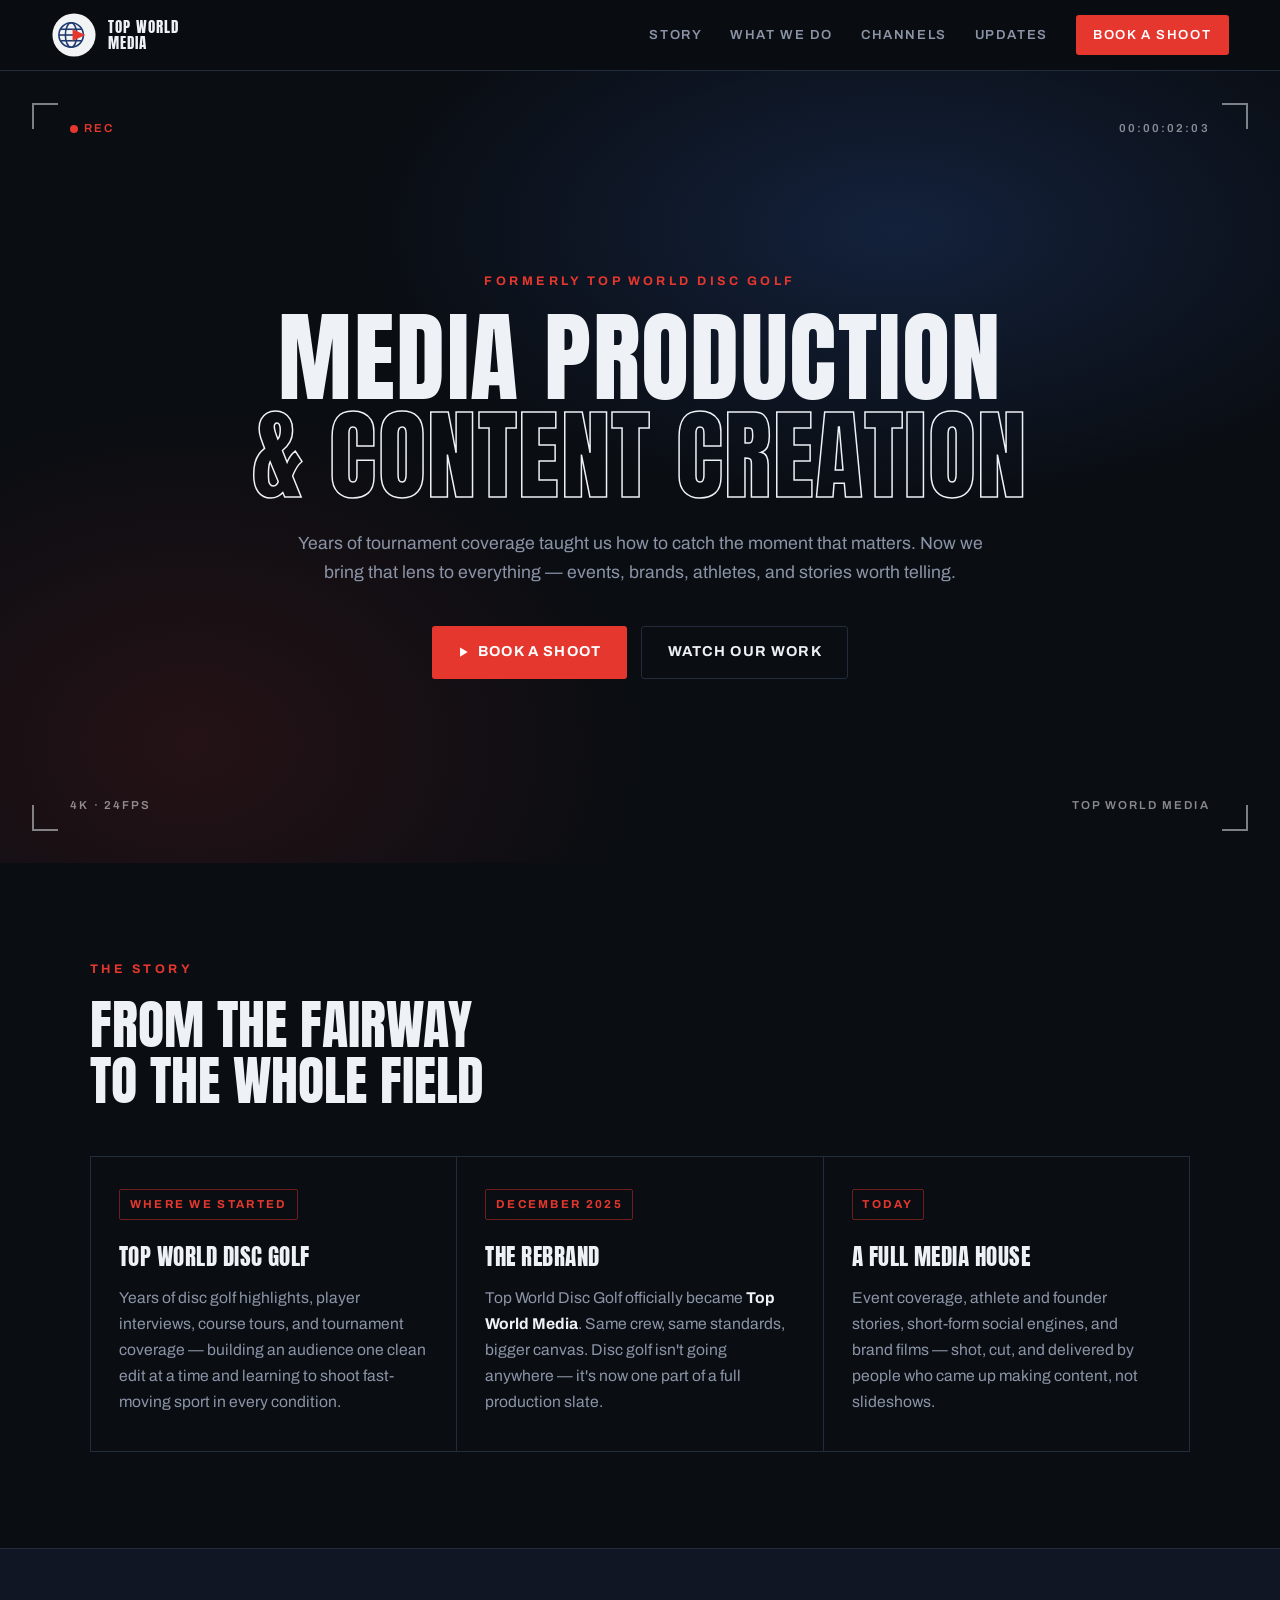
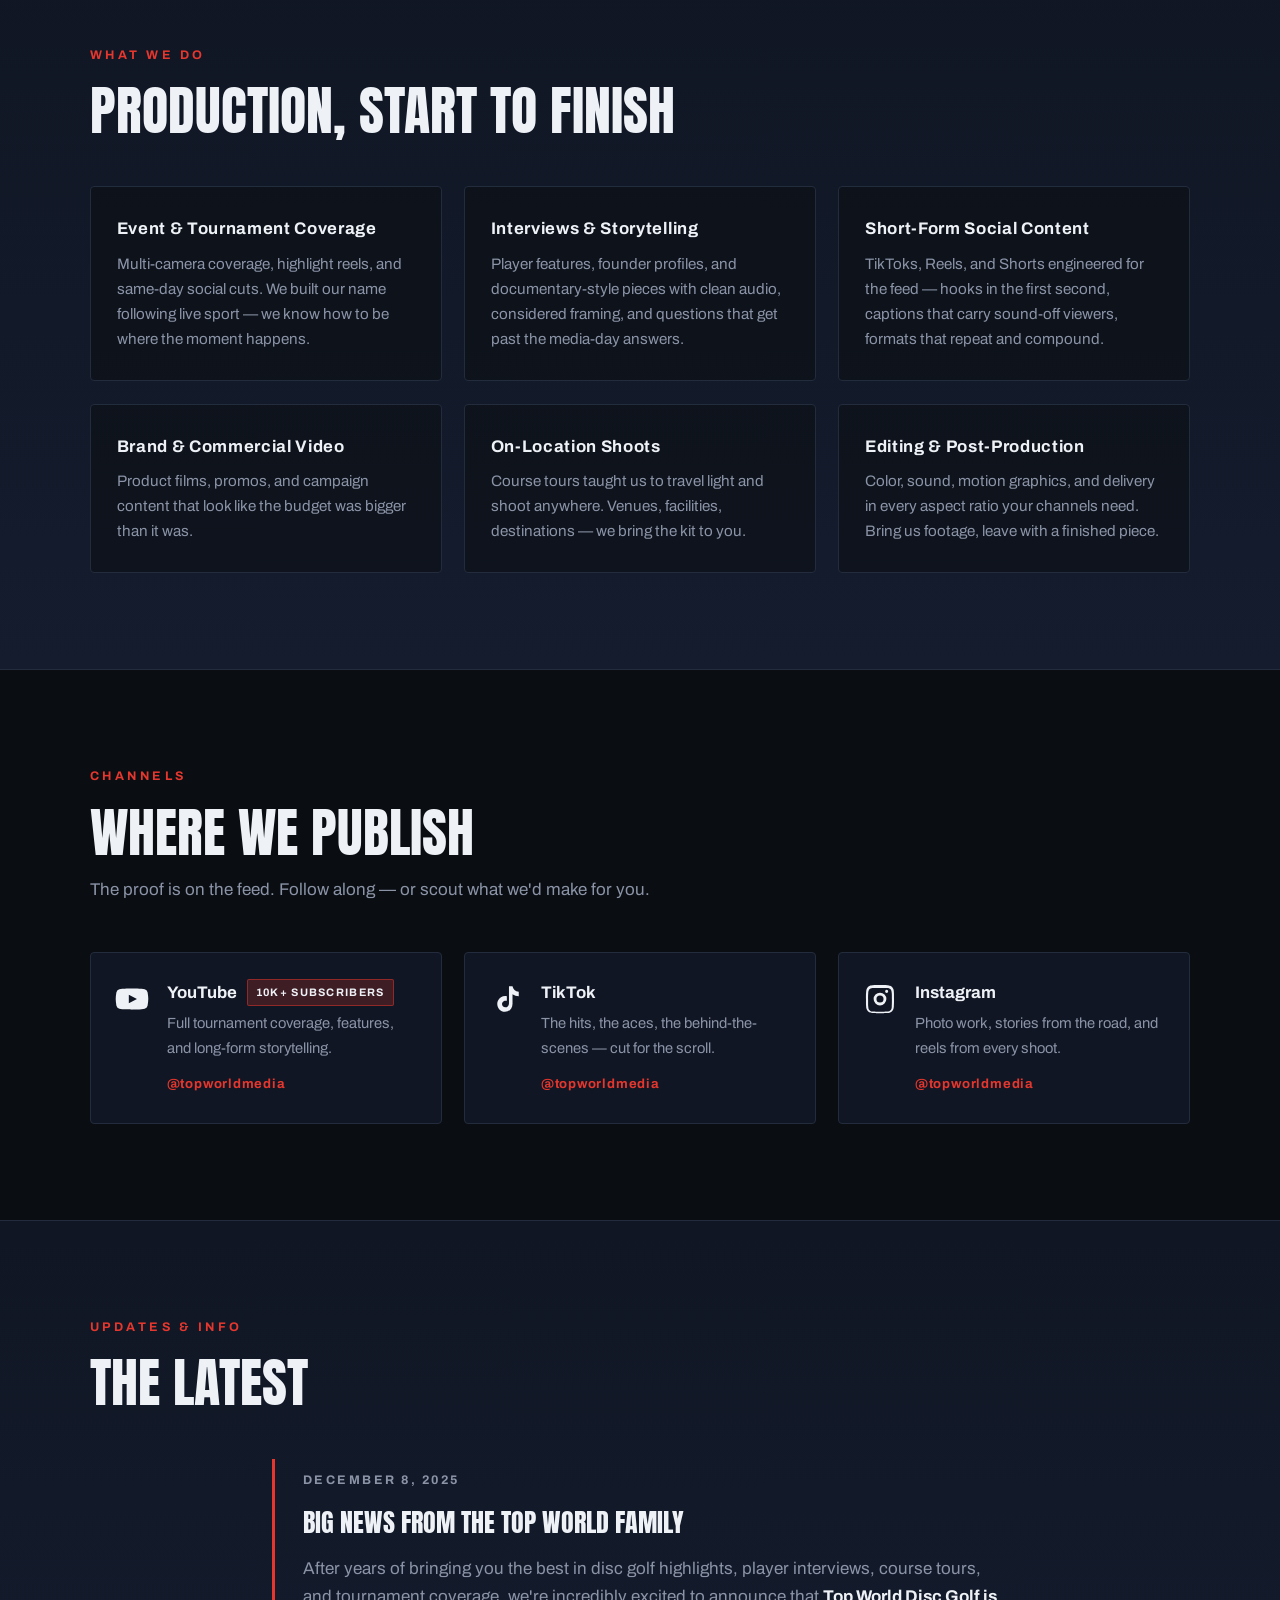
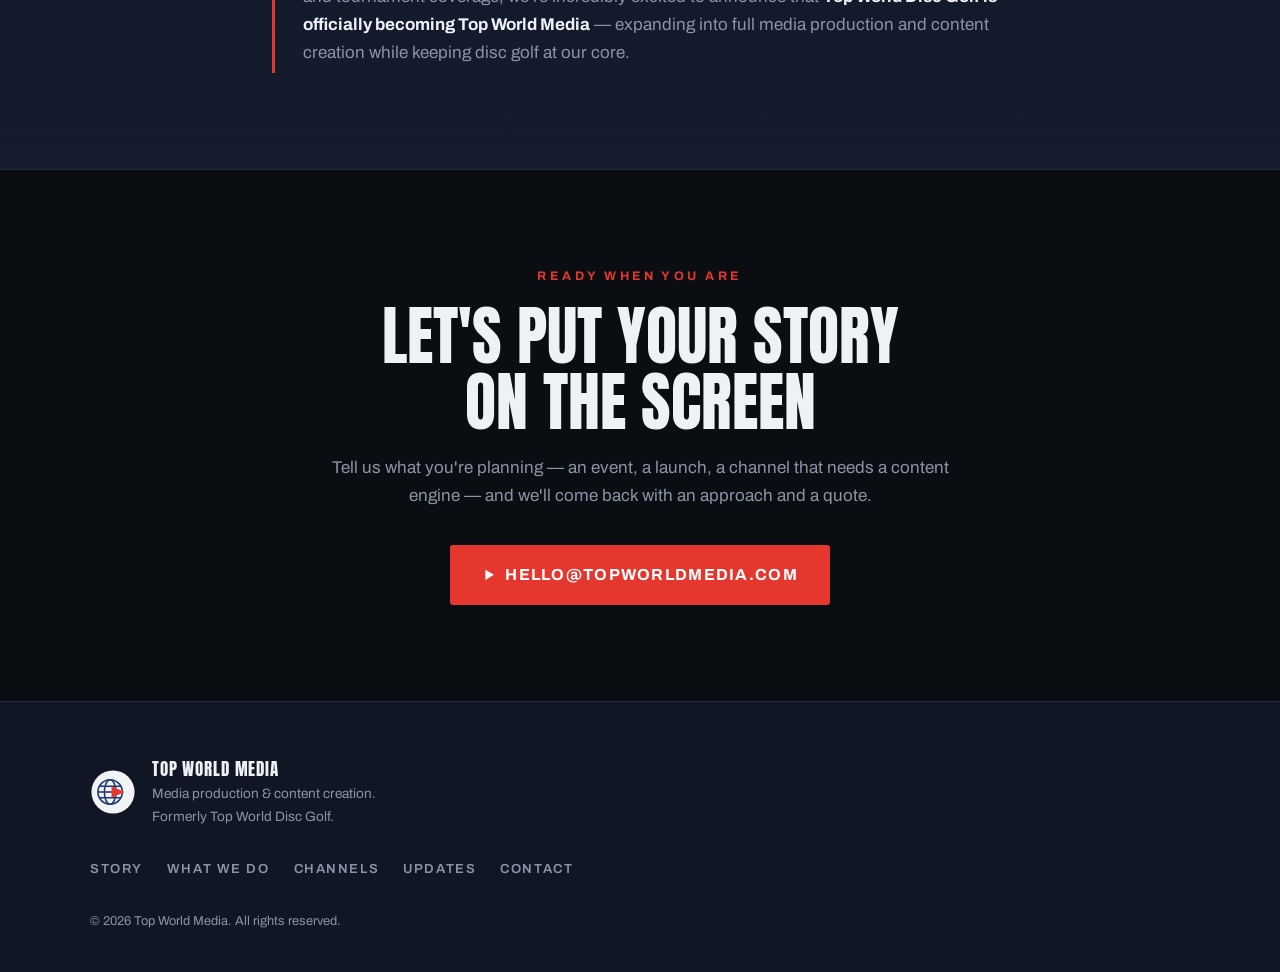
==== index.html @ 2f354b9f "Build new Top World Media website with YouTube revival playbook - Single-page static site: cinematic" ====
<!DOCTYPE html>
<html lang="en">
<head>
  <meta charset="UTF-8">
  <meta name="viewport" content="width=device-width, initial-scale=1.0">
  <title>Top World Media — Media Production &amp; Content Creation</title>
  <meta name="description" content="Top World Media is a media production and content creation studio — tournament and event coverage, interviews, short-form social content, and full post-production. Born from Top World Disc Golf.">
  <link rel="canonical" href="https://topworldmedia.com/">
  <meta name="robots" content="index, follow">

  <!-- Open Graph -->
  <meta property="og:type" content="website">
  <meta property="og:site_name" content="Top World Media">
  <meta property="og:title" content="Top World Media — Media Production &amp; Content Creation">
  <meta property="og:description" content="Tournament &amp; event coverage, interviews, short-form social content, and full post-production. Born from Top World Disc Golf.">
  <meta property="og:url" content="https://topworldmedia.com/">
  <meta name="twitter:card" content="summary_large_image">

  <!-- Fonts: Anton (display) + Archivo (body) -->
  <link rel="preconnect" href="https://fonts.googleapis.com">
  <link rel="preconnect" href="https://fonts.gstatic.com" crossorigin>
  <link href="https://fonts.googleapis.com/css2?family=Anton&family=Archivo:ital,wght@0,400;0,500;0,600;0,700;1,400&display=swap" rel="stylesheet">

  <link rel="stylesheet" href="css/style.css">
  <link rel="icon" type="image/svg+xml" href="favicon.svg">

  <script type="application/ld+json">
  {
    "@context": "https://schema.org",
    "@type": "Organization",
    "name": "Top World Media",
    "url": "https://topworldmedia.com/",
    "description": "Media production and content creation studio. Formerly Top World Disc Golf.",
    "sameAs": [
      "https://www.youtube.com/@topworldmedia",
      "https://www.tiktok.com/@topworldmedia",
      "https://www.instagram.com/topworldmedia"
    ]
  }
  </script>
</head>
<body>

  <header class="topbar">
    <a class="brand" href="#top" aria-label="Top World Media — home">
      <svg class="brand-mark" viewBox="0 0 64 64" aria-hidden="true">
        <circle cx="32" cy="32" r="30" class="mark-badge"/>
        <circle cx="28" cy="32" r="17" fill="none" class="mark-globe"/>
        <ellipse cx="28" cy="32" rx="8" ry="17" fill="none" class="mark-globe"/>
        <line x1="11" y1="32" x2="45" y2="32" class="mark-globe"/>
        <line x1="13.5" y1="24" x2="42.5" y2="24" class="mark-globe"/>
        <line x1="13.5" y1="40" x2="42.5" y2="40" class="mark-globe"/>
        <path d="M30 24 L48 32 L30 40 Z" class="mark-play"/>
      </svg>
      <span class="brand-word">Top World<br>Media</span>
    </a>
    <nav class="nav" id="nav" aria-label="Primary">
      <a href="#story">Story</a>
      <a href="#services">What We Do</a>
      <a href="#channels">Channels</a>
      <a href="#updates">Updates</a>
      <a class="nav-cta" href="#contact">Book a Shoot</a>
    </nav>
    <button class="nav-toggle" id="navToggle" aria-expanded="false" aria-controls="nav" aria-label="Menu">
      <span></span><span></span><span></span>
    </button>
  </header>

  <main id="top">

    <!-- ============ HERO ============ -->
    <section class="hero">
      <div class="hero-frame" aria-hidden="true">
        <span class="corner tl"></span><span class="corner tr"></span>
        <span class="corner bl"></span><span class="corner br"></span>
        <div class="hud hud-top">
          <span class="rec"><span class="rec-dot"></span>REC</span>
          <span class="timecode" id="timecode">00:00:33:38</span>
        </div>
        <div class="hud hud-bottom">
          <span>4K&thinsp;·&thinsp;24FPS</span>
          <span>TOP WORLD MEDIA</span>
        </div>
      </div>
      <div class="hero-inner">
        <p class="eyebrow">Formerly Top World Disc Golf</p>
        <h1>Media Production<br><em>&amp; Content Creation</em></h1>
        <p class="hero-sub">Years of tournament coverage taught us how to catch the moment that matters.
        Now we bring that lens to everything — events, brands, athletes, and stories worth telling.</p>
        <div class="hero-actions">
          <a class="btn btn-primary" href="#contact">
            <svg viewBox="0 0 16 16" aria-hidden="true"><path d="M4 2l10 6-10 6z"/></svg>
            Book a Shoot
          </a>
          <a class="btn btn-ghost" href="#channels">Watch Our Work</a>
        </div>
      </div>
    </section>

    <!-- ============ STORY ============ -->
    <section class="section" id="story">
      <div class="section-head">
        <p class="eyebrow">The Story</p>
        <h2>From the fairway<br>to the whole field</h2>
      </div>
      <div class="story-grid">
        <article class="story-step reveal">
          <span class="step-tag">Where we started</span>
          <h3>Top World Disc Golf</h3>
          <p>Years of disc golf highlights, player interviews, course tours, and tournament
          coverage — building an audience one clean edit at a time and learning to shoot
          fast-moving sport in every condition.</p>
        </article>
        <article class="story-step reveal">
          <span class="step-tag">December 2025</span>
          <h3>The rebrand</h3>
          <p>Top World Disc Golf officially became <strong>Top World Media</strong>. Same crew,
          same standards, bigger canvas. Disc golf isn't going anywhere — it's now one part
          of a full production slate.</p>
        </article>
        <article class="story-step reveal">
          <span class="step-tag">Today</span>
          <h3>A full media house</h3>
          <p>Event coverage, athlete and founder stories, short-form social engines, and
          brand films — shot, cut, and delivered by people who came up making content,
          not slideshows.</p>
        </article>
      </div>
    </section>

    <!-- ============ SERVICES ============ -->
    <section class="section section-panel" id="services">
      <div class="section-head">
        <p class="eyebrow">What We Do</p>
        <h2>Production, start to finish</h2>
      </div>
      <div class="services-grid">
        <article class="service reveal">
          <h3>Event &amp; Tournament Coverage</h3>
          <p>Multi-camera coverage, highlight reels, and same-day social cuts. We built our name
          following live sport — we know how to be where the moment happens.</p>
        </article>
        <article class="service reveal">
          <h3>Interviews &amp; Storytelling</h3>
          <p>Player features, founder profiles, and documentary-style pieces with clean audio,
          considered framing, and questions that get past the media-day answers.</p>
        </article>
        <article class="service reveal">
          <h3>Short-Form Social Content</h3>
          <p>TikToks, Reels, and Shorts engineered for the feed — hooks in the first second,
          captions that carry sound-off viewers, formats that repeat and compound.</p>
        </article>
        <article class="service reveal">
          <h3>Brand &amp; Commercial Video</h3>
          <p>Product films, promos, and campaign content that look like the budget was bigger
          than it was.</p>
        </article>
        <article class="service reveal">
          <h3>On-Location Shoots</h3>
          <p>Course tours taught us to travel light and shoot anywhere. Venues, facilities,
          destinations — we bring the kit to you.</p>
        </article>
        <article class="service reveal">
          <h3>Editing &amp; Post-Production</h3>
          <p>Color, sound, motion graphics, and delivery in every aspect ratio your channels
          need. Bring us footage, leave with a finished piece.</p>
        </article>
      </div>
    </section>

    <!-- ============ CHANNELS ============ -->
    <section class="section" id="channels">
      <div class="section-head">
        <p class="eyebrow">Channels</p>
        <h2>Where we publish</h2>
        <p class="section-sub">The proof is on the feed. Follow along — or scout what we'd make for you.</p>
      </div>
      <div class="channel-grid">
        <!-- TODO: confirm final handles; update the three URLs below and the sameAs list in <head> -->
        <a class="channel reveal" href="https://www.youtube.com/@topworldmedia" rel="noopener">
          <svg viewBox="0 0 24 24" aria-hidden="true"><path d="M23 7.2a3 3 0 0 0-2.1-2.1C19 4.5 12 4.5 12 4.5s-7 0-8.9.6A3 3 0 0 0 1 7.2 31 31 0 0 0 .5 12 31 31 0 0 0 1 16.8a3 3 0 0 0 2.1 2.1c1.9.6 8.9.6 8.9.6s7 0 8.9-.6a3 3 0 0 0 2.1-2.1A31 31 0 0 0 23.5 12 31 31 0 0 0 23 7.2ZM9.75 15.02V8.98L15.5 12Z"/></svg>
          <div>
            <h3>YouTube <span class="stat">10K+ subscribers</span></h3>
            <p>Full tournament coverage, features, and long-form storytelling.</p>
            <span class="handle">@topworldmedia</span>
          </div>
        </a>
        <a class="channel reveal" href="https://www.tiktok.com/@topworldmedia" rel="noopener">
          <svg viewBox="0 0 24 24" aria-hidden="true"><path d="M16.6 3c.4 2.1 1.9 3.7 4.4 3.9v3.1c-1.6 0-3.1-.5-4.4-1.4v6.7c0 4.7-4.4 7-7.9 5.1-2.5-1.3-3.6-4.5-2.4-7.1 1.1-2.5 3.9-3.8 6.3-3.2v3.2c-1.2-.4-2.5 0-3.1 1.1-.9 1.6.2 3.5 2 3.5 1.5 0 2.6-1.2 2.6-2.8V3Z"/></svg>
          <div>
            <h3>TikTok</h3>
            <p>The hits, the aces, the behind-the-scenes — cut for the scroll.</p>
            <span class="handle">@topworldmedia</span>
          </div>
        </a>
        <a class="channel reveal" href="https://www.instagram.com/topworldmedia" rel="noopener">
          <svg viewBox="0 0 24 24" aria-hidden="true"><path d="M12 2.2c3.2 0 3.6 0 4.8.1 1.2.1 1.9.2 2.3.4.6.2 1 .5 1.4.9.4.4.7.8.9 1.4.2.4.4 1.1.4 2.3.1 1.2.1 1.6.1 4.8s0 3.6-.1 4.8c-.1 1.2-.2 1.9-.4 2.3a3.8 3.8 0 0 1-.9 1.4 3.8 3.8 0 0 1-1.4.9c-.4.2-1.1.4-2.3.4-1.2.1-1.6.1-4.8.1s-3.6 0-4.8-.1c-1.2-.1-1.9-.2-2.3-.4a3.8 3.8 0 0 1-1.4-.9 3.8 3.8 0 0 1-.9-1.4c-.2-.4-.4-1.1-.4-2.3-.1-1.2-.1-1.6-.1-4.8s0-3.6.1-4.8c.1-1.2.2-1.9.4-2.3.2-.6.5-1 .9-1.4.4-.4.8-.7 1.4-.9.4-.2 1.1-.4 2.3-.4 1.2-.1 1.6-.1 4.8-.1Zm0 2c-3.1 0-3.5 0-4.7.1-1.1.1-1.5.2-1.8.3-.4.2-.7.3-.9.6-.3.2-.5.5-.6.9-.1.3-.3.7-.3 1.8-.1 1.2-.1 1.6-.1 4.7s0 3.5.1 4.7c.1 1.1.2 1.5.3 1.8.2.4.3.7.6.9.2.3.5.5.9.6.3.1.7.3 1.8.3 1.2.1 1.6.1 4.7.1s3.5 0 4.7-.1c1.1-.1 1.5-.2 1.8-.3.4-.2.7-.3.9-.6.3-.2.5-.5.6-.9.1-.3.3-.7.3-1.8.1-1.2.1-1.6.1-4.7s0-3.5-.1-4.7c-.1-1.1-.2-1.5-.3-1.8a2 2 0 0 0-.6-.9 2 2 0 0 0-.9-.6c-.3-.1-.7-.3-1.8-.3-1.2-.1-1.6-.1-4.7-.1Zm0 3.3a4.5 4.5 0 1 1 0 9 4.5 4.5 0 0 1 0-9Zm0 2a2.5 2.5 0 1 0 0 5 2.5 2.5 0 0 0 0-5Zm5.8-2.9a1.1 1.1 0 1 1-2.2 0 1.1 1.1 0 0 1 2.2 0Z"/></svg>
          <div>
            <h3>Instagram</h3>
            <p>Photo work, stories from the road, and reels from every shoot.</p>
            <span class="handle">@topworldmedia</span>
          </div>
        </a>
      </div>
    </section>

    <!-- ============ UPDATES ============ -->
    <section class="section section-panel" id="updates">
      <div class="section-head">
        <p class="eyebrow">Updates &amp; Info</p>
        <h2>The latest</h2>
      </div>
      <article class="update reveal">
        <time datetime="2025-12-08">December 8, 2025</time>
        <h3>Big news from the Top World family</h3>
        <p>After years of bringing you the best in disc golf highlights, player interviews,
        course tours, and tournament coverage, we're incredibly excited to announce that
        <strong>Top World Disc Golf is officially becoming Top World Media</strong> — expanding
        into full media production and content creation while keeping disc golf at our core.</p>
      </article>
    </section>

    <!-- ============ CONTACT ============ -->
    <section class="section contact" id="contact">
      <div class="contact-inner reveal">
        <p class="eyebrow">Ready when you are</p>
        <h2>Let's put your story<br>on the screen</h2>
        <p class="section-sub">Tell us what you're planning — an event, a launch, a channel that
        needs a content engine — and we'll come back with an approach and a quote.</p>
        <!-- TODO: replace with your real contact email or a form endpoint -->
        <a class="btn btn-primary btn-lg" href="mailto:hello@topworldmedia.com">
          <svg viewBox="0 0 16 16" aria-hidden="true"><path d="M4 2l10 6-10 6z"/></svg>
          hello@topworldmedia.com
        </a>
      </div>
    </section>

  </main>

  <footer class="footer">
    <div class="footer-inner">
      <div class="footer-brand">
        <svg class="brand-mark" viewBox="0 0 64 64" aria-hidden="true">
          <circle cx="32" cy="32" r="30" class="mark-badge"/>
          <circle cx="28" cy="32" r="17" fill="none" class="mark-globe"/>
          <ellipse cx="28" cy="32" rx="8" ry="17" fill="none" class="mark-globe"/>
          <line x1="11" y1="32" x2="45" y2="32" class="mark-globe"/>
          <line x1="13.5" y1="24" x2="42.5" y2="24" class="mark-globe"/>
          <line x1="13.5" y1="40" x2="42.5" y2="40" class="mark-globe"/>
          <path d="M30 24 L48 32 L30 40 Z" class="mark-play"/>
        </svg>
        <p>Top World Media<br><span>Media production &amp; content creation.<br>Formerly Top World Disc Golf.</span></p>
      </div>
      <nav class="footer-nav" aria-label="Footer">
        <a href="#story">Story</a>
        <a href="#services">What We Do</a>
        <a href="#channels">Channels</a>
        <a href="#updates">Updates</a>
        <a href="#contact">Contact</a>
      </nav>
      <p class="footer-legal">© 2026 Top World Media. All rights reserved.</p>
    </div>
  </footer>

  <script src="js/main.js"></script>
</body>
</html>
---- css/style.css ----
/* ============================================================
   Top World Media — brand stylesheet
   Palette: ink #0A0D12 · navy panel #141C2E · red #E5372E
            off-white #EEF1F6 · steel #8B94A7 · line #232C3D
   Type:    Anton (display) · Archivo (body)
   ============================================================ */

:root {
  --ink: #0A0D12;
  --panel: #141C2E;
  --panel-2: #101623;
  --line: #232C3D;
  --text: #EEF1F6;
  --muted: #8B94A7;
  --red: #E5372E;
  --red-deep: #B7241D;
  --navy: #1E3A6E;
  --badge: #F2F3F5;

  --display: "Anton", "Arial Narrow", "Helvetica Neue", sans-serif;
  --body: "Archivo", system-ui, -apple-system, "Segoe UI", sans-serif;

  --w: min(1100px, 92vw);
}

* { box-sizing: border-box; margin: 0; padding: 0; }

html { scroll-behavior: smooth; }
@media (prefers-reduced-motion: reduce) {
  html { scroll-behavior: auto; }
}

body {
  background: var(--ink);
  color: var(--text);
  font-family: var(--body);
  font-size: 1.0625rem;
  line-height: 1.65;
  -webkit-font-smoothing: antialiased;
}

img, svg { max-width: 100%; display: block; }

a { color: inherit; }

::selection { background: var(--red); color: #fff; }

/* ---------- brand mark ---------- */

.brand-mark { width: 46px; height: 46px; flex: none; }
.mark-badge { fill: var(--badge); }
.mark-globe { stroke: var(--navy); stroke-width: 2.2; fill: none; }
.mark-play  { fill: var(--red); }

/* ---------- topbar ---------- */

.topbar {
  position: sticky;
  top: 0;
  z-index: 50;
  display: flex;
  align-items: center;
  justify-content: space-between;
  gap: 1rem;
  padding: 0.75rem max(4vw, 1.25rem);
  background: color-mix(in srgb, var(--ink) 88%, transparent);
  backdrop-filter: blur(10px);
  border-bottom: 1px solid var(--line);
}

.brand {
  display: flex;
  align-items: center;
  gap: 0.7rem;
  text-decoration: none;
}

.brand-word {
  font-family: var(--display);
  font-size: 0.95rem;
  line-height: 1.05;
  letter-spacing: 0.06em;
  text-transform: uppercase;
}

.nav {
  display: flex;
  align-items: center;
  gap: 1.75rem;
}

.nav a {
  text-decoration: none;
  font-size: 0.82rem;
  font-weight: 600;
  letter-spacing: 0.12em;
  text-transform: uppercase;
  color: var(--muted);
  transition: color 0.2s;
}

.nav a:hover, .nav a:focus-visible { color: var(--text); }

.nav .nav-cta {
  color: #fff;
  background: var(--red);
  padding: 0.55rem 1.1rem;
  border-radius: 3px;
}

.nav .nav-cta:hover, .nav .nav-cta:focus-visible { background: var(--red-deep); color: #fff; }

.nav-toggle {
  display: none;
  flex-direction: column;
  gap: 5px;
  background: none;
  border: 0;
  padding: 8px;
  cursor: pointer;
}

.nav-toggle span {
  width: 24px; height: 2px;
  background: var(--text);
}

@media (max-width: 760px) {
  .nav-toggle { display: flex; }
  .nav {
    position: absolute;
    top: 100%; left: 0; right: 0;
    flex-direction: column;
    align-items: stretch;
    gap: 0;
    background: var(--panel-2);
    border-bottom: 1px solid var(--line);
    display: none;
  }
  .nav.open { display: flex; }
  .nav a { padding: 1rem max(4vw, 1.25rem); border-top: 1px solid var(--line); }
  .nav .nav-cta { border-radius: 0; text-align: center; }
}

/* ---------- hero ---------- */

.hero {
  position: relative;
  min-height: 88svh;
  display: grid;
  place-items: center;
  overflow: hidden;
  background:
    radial-gradient(60% 50% at 70% 20%, rgba(30, 58, 110, 0.45), transparent 70%),
    radial-gradient(50% 60% at 15% 85%, rgba(229, 55, 46, 0.12), transparent 70%),
    var(--ink);
}

.hero-inner {
  width: var(--w);
  padding: 7rem 0 6rem;
  text-align: center;
  position: relative;
  z-index: 2;
}

.eyebrow {
  font-size: 0.78rem;
  font-weight: 700;
  letter-spacing: 0.28em;
  text-transform: uppercase;
  color: var(--red);
  margin-bottom: 1.1rem;
}

.hero h1 {
  font-family: var(--display);
  font-weight: 400;
  font-size: clamp(2.9rem, 8.5vw, 6.2rem);
  line-height: 0.98;
  text-transform: uppercase;
  letter-spacing: 0.015em;
  text-wrap: balance;
}

.hero h1 em {
  font-style: normal;
  color: transparent;
  -webkit-text-stroke: 1.5px var(--text);
}

.hero-sub {
  max-width: 44rem;
  margin: 1.6rem auto 2.4rem;
  color: var(--muted);
  font-size: 1.1rem;
}

.hero-actions {
  display: flex;
  justify-content: center;
  flex-wrap: wrap;
  gap: 0.9rem;
}

/* viewfinder frame */

.hero-frame {
  position: absolute;
  inset: clamp(0.9rem, 2.5vw, 2rem);
  pointer-events: none;
  z-index: 1;
}

.corner { position: absolute; width: 26px; height: 26px; border: 2px solid rgba(238, 241, 246, 0.5); }
.corner.tl { top: 0; left: 0; border-right: 0; border-bottom: 0; }
.corner.tr { top: 0; right: 0; border-left: 0; border-bottom: 0; }
.corner.bl { bottom: 0; left: 0; border-right: 0; border-top: 0; }
.corner.br { bottom: 0; right: 0; border-left: 0; border-top: 0; }

.hud {
  position: absolute;
  left: 2.4rem; right: 2.4rem;
  display: flex;
  justify-content: space-between;
  font-size: 0.72rem;
  font-weight: 600;
  letter-spacing: 0.18em;
  color: rgba(238, 241, 246, 0.55);
  font-variant-numeric: tabular-nums;
}

.hud-top { top: 1rem; }
.hud-bottom { bottom: 1rem; }

.rec { display: inline-flex; align-items: center; gap: 0.45em; color: var(--red); }

.rec-dot {
  width: 8px; height: 8px;
  border-radius: 50%;
  background: var(--red);
  animation: blink 1.4s steps(2, start) infinite;
}

@keyframes blink { to { visibility: hidden; } }

@media (prefers-reduced-motion: reduce) {
  .rec-dot { animation: none; }
}

@media (max-width: 640px) {
  .hud { left: 1.6rem; right: 1.6rem; }
}

/* ---------- buttons ---------- */

.btn {
  display: inline-flex;
  align-items: center;
  gap: 0.6em;
  padding: 0.85rem 1.6rem;
  border-radius: 3px;
  text-decoration: none;
  font-weight: 700;
  font-size: 0.9rem;
  letter-spacing: 0.08em;
  text-transform: uppercase;
  transition: background 0.2s, border-color 0.2s, transform 0.15s;
}

.btn svg { width: 0.85em; height: 0.85em; fill: currentColor; }

.btn-primary { background: var(--red); color: #fff; }
.btn-primary:hover, .btn-primary:focus-visible { background: var(--red-deep); transform: translateY(-1px); }

.btn-ghost { border: 1px solid var(--line); color: var(--text); }
.btn-ghost:hover, .btn-ghost:focus-visible { border-color: var(--muted); }

.btn-lg { padding: 1.05rem 2rem; font-size: 1rem; }

/* ---------- sections ---------- */

.section { padding: 6rem 0; }

.section > * { width: var(--w); margin-inline: auto; }

.section-panel {
  background: linear-gradient(180deg, var(--panel-2), var(--panel));
  border-top: 1px solid var(--line);
  border-bottom: 1px solid var(--line);
}

.section-head { margin-bottom: 3rem; }

.section-head h2 {
  font-family: var(--display);
  font-weight: 400;
  font-size: clamp(2rem, 5vw, 3.4rem);
  line-height: 1.02;
  text-transform: uppercase;
  text-wrap: balance;
}

.section-sub {
  color: var(--muted);
  max-width: 40rem;
  margin-top: 1rem;
}

/* ---------- story ---------- */

.story-grid {
  display: grid;
  grid-template-columns: repeat(auto-fit, minmax(260px, 1fr));
  gap: 1px;
  background: var(--line);
  border: 1px solid var(--line);
}

.story-step {
  background: var(--ink);
  padding: 2rem 1.75rem 2.25rem;
}

.step-tag {
  display: inline-block;
  font-size: 0.72rem;
  font-weight: 700;
  letter-spacing: 0.2em;
  text-transform: uppercase;
  color: var(--red);
  border: 1px solid color-mix(in srgb, var(--red) 45%, transparent);
  padding: 0.3rem 0.6rem;
  border-radius: 2px;
  margin-bottom: 1.1rem;
}

.story-step h3 {
  font-family: var(--display);
  font-weight: 400;
  font-size: 1.45rem;
  text-transform: uppercase;
  letter-spacing: 0.02em;
  margin-bottom: 0.6rem;
}

.story-step p { color: var(--muted); font-size: 0.98rem; }
.story-step strong { color: var(--text); }

/* ---------- services ---------- */

.services-grid {
  display: grid;
  grid-template-columns: repeat(auto-fit, minmax(300px, 1fr));
  gap: 1.4rem;
}

.service {
  border: 1px solid var(--line);
  background: color-mix(in srgb, var(--ink) 55%, transparent);
  padding: 1.75rem 1.6rem;
  border-radius: 4px;
  transition: border-color 0.25s;
}

.service:hover { border-color: color-mix(in srgb, var(--red) 55%, var(--line)); }

.service h3 {
  font-size: 1.05rem;
  font-weight: 700;
  letter-spacing: 0.04em;
  margin-bottom: 0.55rem;
}

.service p { color: var(--muted); font-size: 0.95rem; }

/* ---------- channels ---------- */

.channel-grid {
  display: grid;
  grid-template-columns: repeat(auto-fit, minmax(280px, 1fr));
  gap: 1.4rem;
}

.channel {
  display: flex;
  gap: 1.1rem;
  align-items: flex-start;
  text-decoration: none;
  border: 1px solid var(--line);
  border-radius: 4px;
  padding: 1.6rem 1.5rem;
  background: var(--panel-2);
  transition: border-color 0.25s, transform 0.2s;
}

.channel:hover, .channel:focus-visible {
  border-color: var(--red);
  transform: translateY(-3px);
}

.channel > svg {
  width: 34px; height: 34px;
  flex: none;
  fill: var(--text);
  margin-top: 0.2rem;
}

.channel:hover > svg { fill: var(--red); }

.channel h3 {
  font-size: 1.05rem;
  font-weight: 700;
  margin-bottom: 0.3rem;
  display: flex;
  align-items: center;
  gap: 0.6em;
  flex-wrap: wrap;
}

.channel .stat {
  font-size: 0.68rem;
  font-weight: 700;
  letter-spacing: 0.12em;
  text-transform: uppercase;
  color: var(--text);
  background: color-mix(in srgb, var(--red) 22%, transparent);
  border: 1px solid color-mix(in srgb, var(--red) 50%, transparent);
  padding: 0.2rem 0.5rem;
  border-radius: 2px;
}

.channel p { color: var(--muted); font-size: 0.92rem; margin-bottom: 0.6rem; }

.handle {
  font-size: 0.82rem;
  font-weight: 700;
  letter-spacing: 0.06em;
  color: var(--red);
}

/* ---------- updates ---------- */

.update {
  border-left: 3px solid var(--red);
  padding: 0.4rem 0 0.4rem 1.75rem;
  max-width: 46rem;
}

.update time {
  font-size: 0.78rem;
  font-weight: 700;
  letter-spacing: 0.2em;
  text-transform: uppercase;
  color: var(--muted);
}

.update h3 {
  font-family: var(--display);
  font-weight: 400;
  font-size: 1.6rem;
  text-transform: uppercase;
  margin: 0.5rem 0 0.7rem;
}

.update p { color: var(--muted); }
.update strong { color: var(--text); }

/* ---------- contact ---------- */

.contact { text-align: center; }

.contact-inner { max-width: 44rem; }

.contact h2 {
  font-family: var(--display);
  font-weight: 400;
  font-size: clamp(2.2rem, 6vw, 4rem);
  line-height: 1.02;
  text-transform: uppercase;
  text-wrap: balance;
}

.contact .section-sub { margin: 1.2rem auto 2.2rem; }

/* ---------- footer ---------- */

.footer {
  border-top: 1px solid var(--line);
  background: var(--panel-2);
  padding: 3.5rem 0 2.5rem;
}

.footer-inner {
  width: var(--w);
  margin-inline: auto;
  display: grid;
  gap: 2rem;
}

.footer-brand { display: flex; align-items: center; gap: 1rem; }

.footer-brand p {
  font-family: var(--display);
  text-transform: uppercase;
  letter-spacing: 0.05em;
  line-height: 1.3;
}

.footer-brand span {
  font-family: var(--body);
  font-size: 0.85rem;
  color: var(--muted);
  text-transform: none;
  letter-spacing: 0;
  font-weight: 400;
}

.footer-nav { display: flex; flex-wrap: wrap; gap: 1.5rem; }

.footer-nav a {
  text-decoration: none;
  font-size: 0.82rem;
  font-weight: 600;
  letter-spacing: 0.12em;
  text-transform: uppercase;
  color: var(--muted);
}

.footer-nav a:hover { color: var(--text); }

.footer-legal { font-size: 0.8rem; color: var(--muted); }

/* ---------- reveal on scroll ---------- */

.reveal { opacity: 0; transform: translateY(18px); transition: opacity 0.6s ease, transform 0.6s ease; }
.reveal.in { opacity: 1; transform: none; }

@media (prefers-reduced-motion: reduce) {
  .reveal { opacity: 1; transform: none; transition: none; }
}
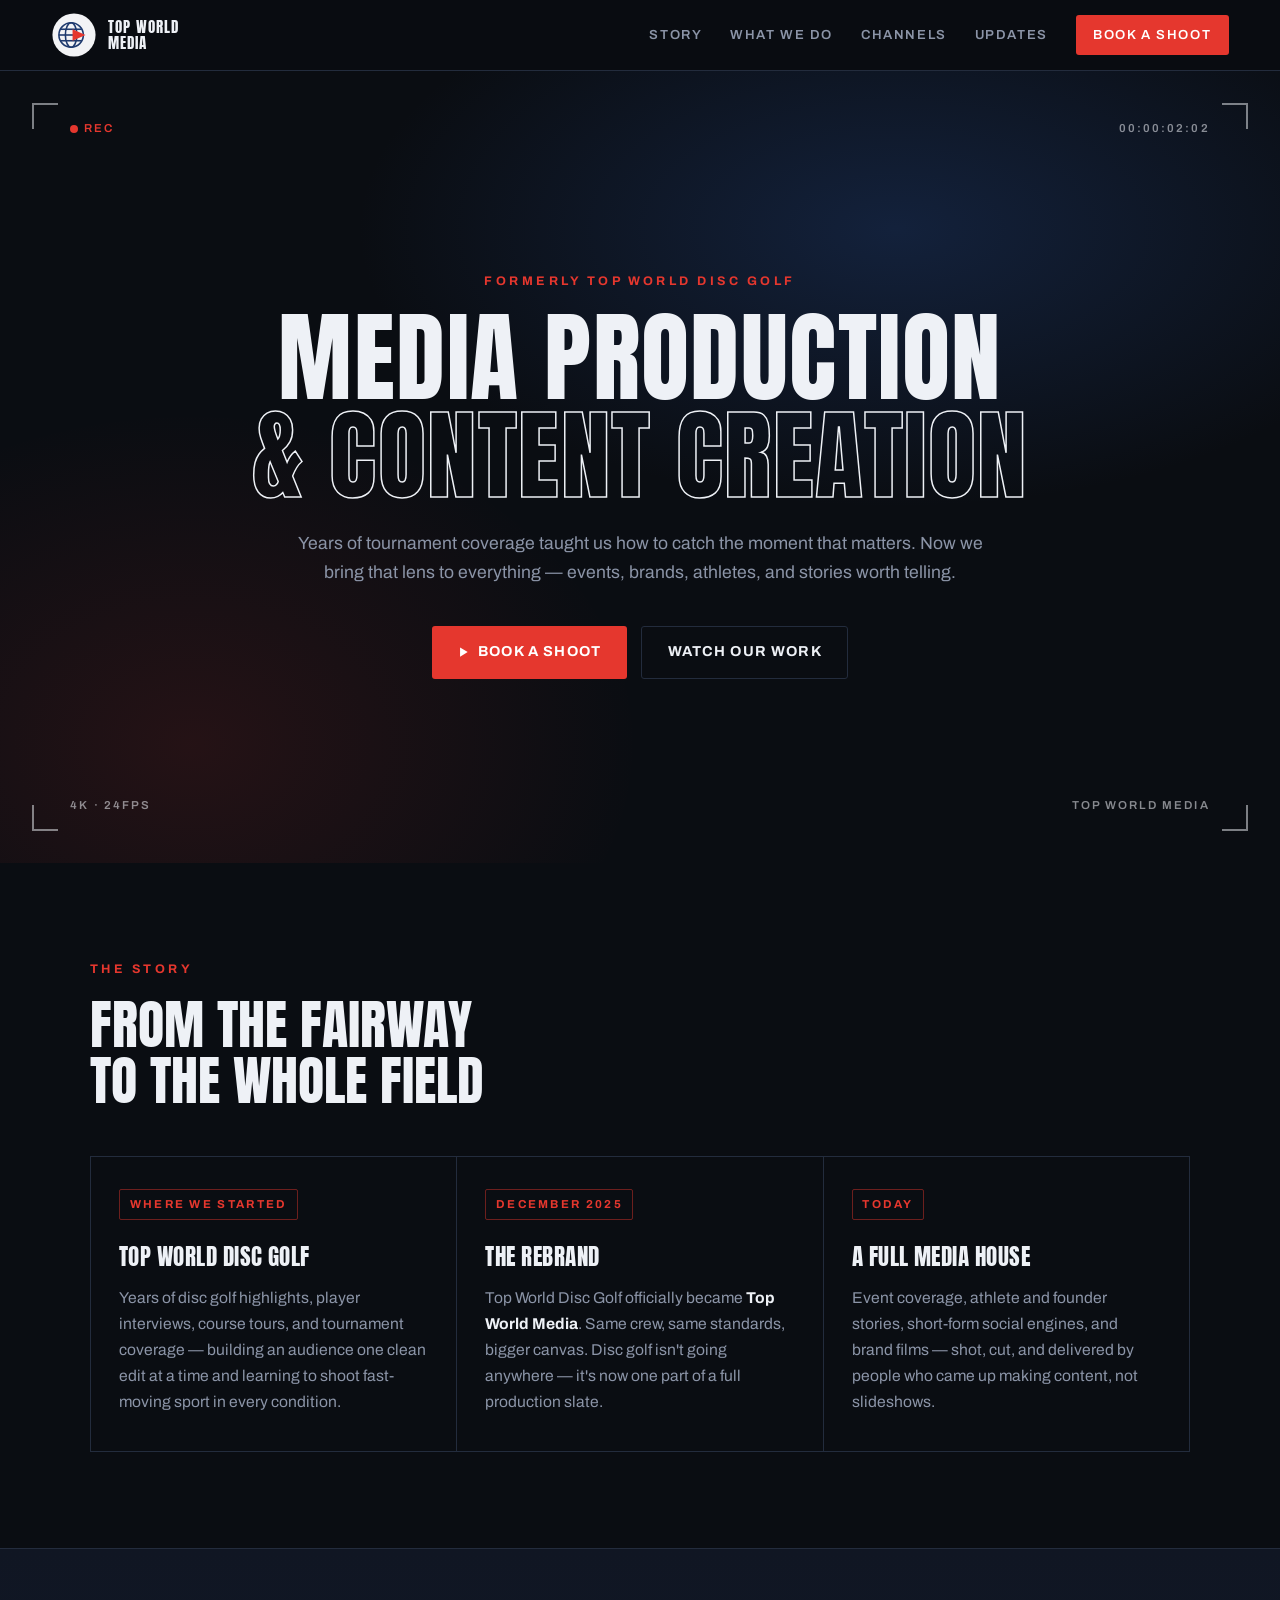
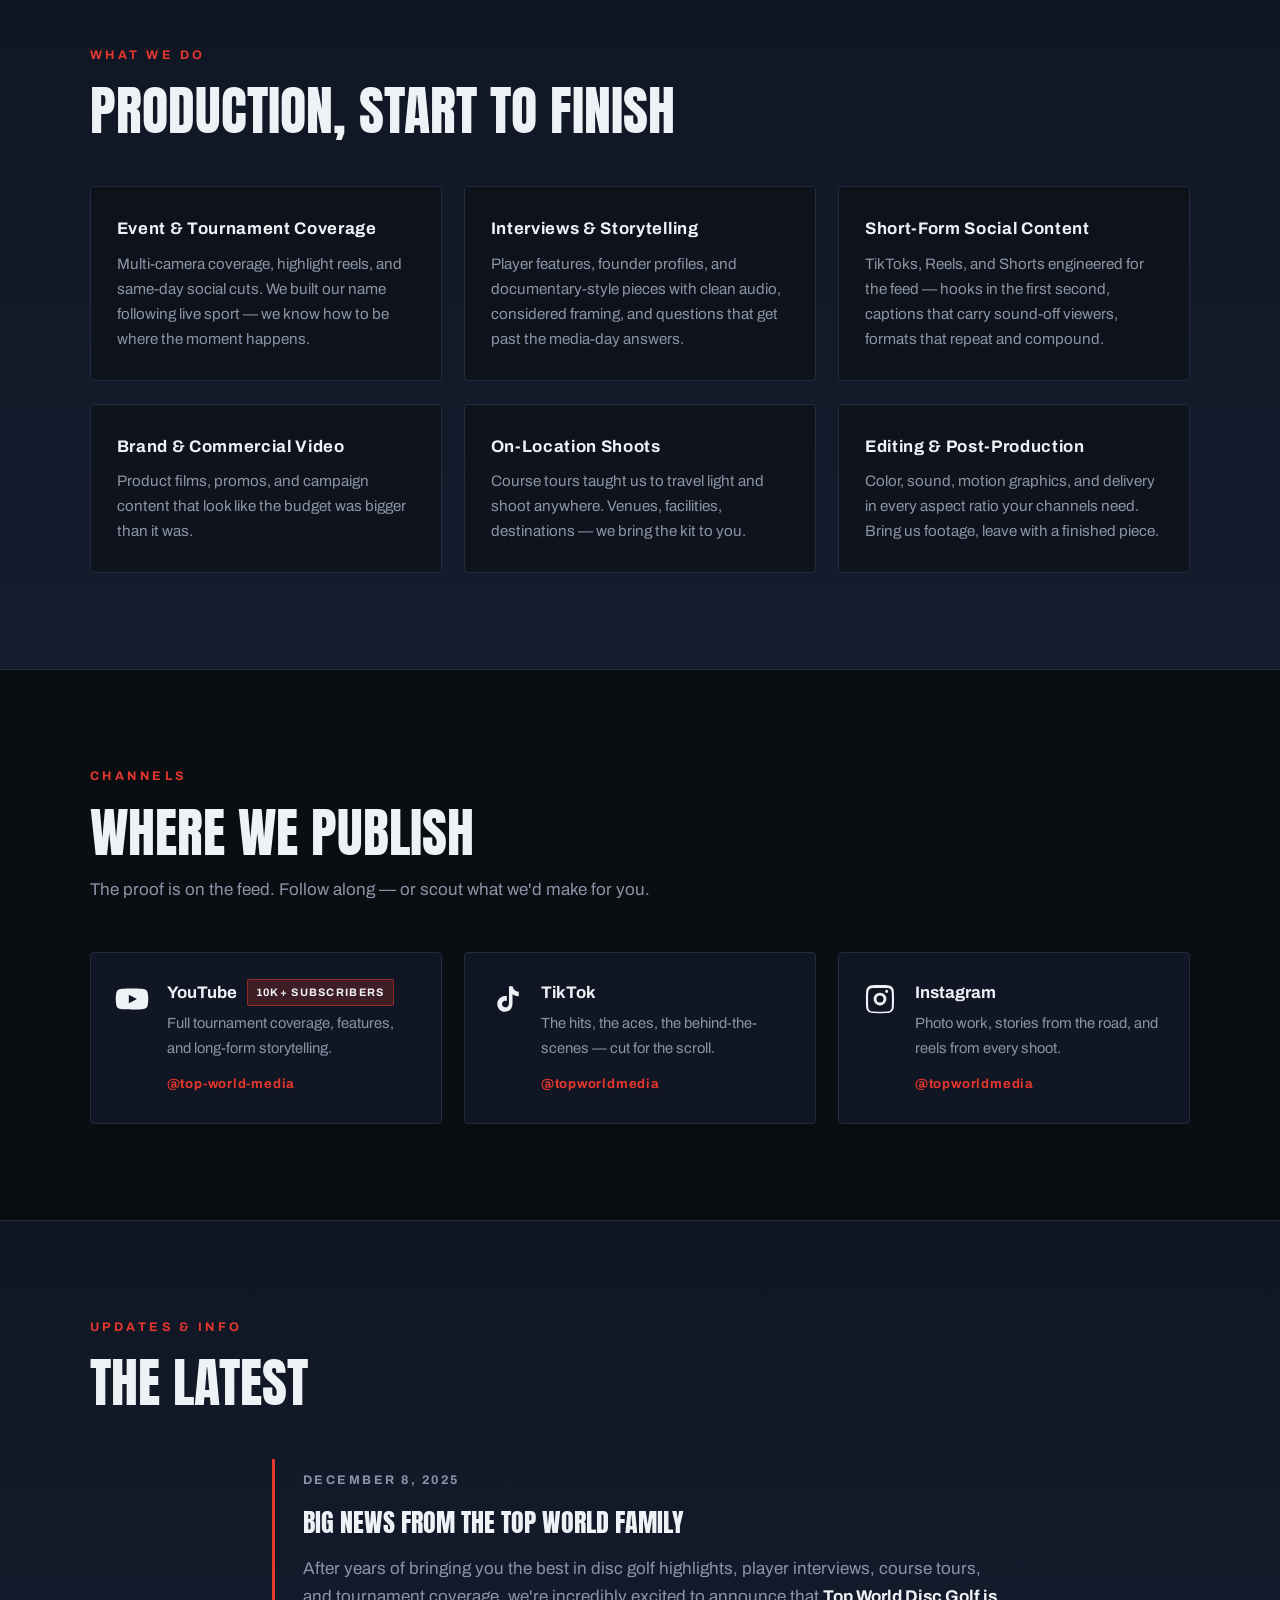
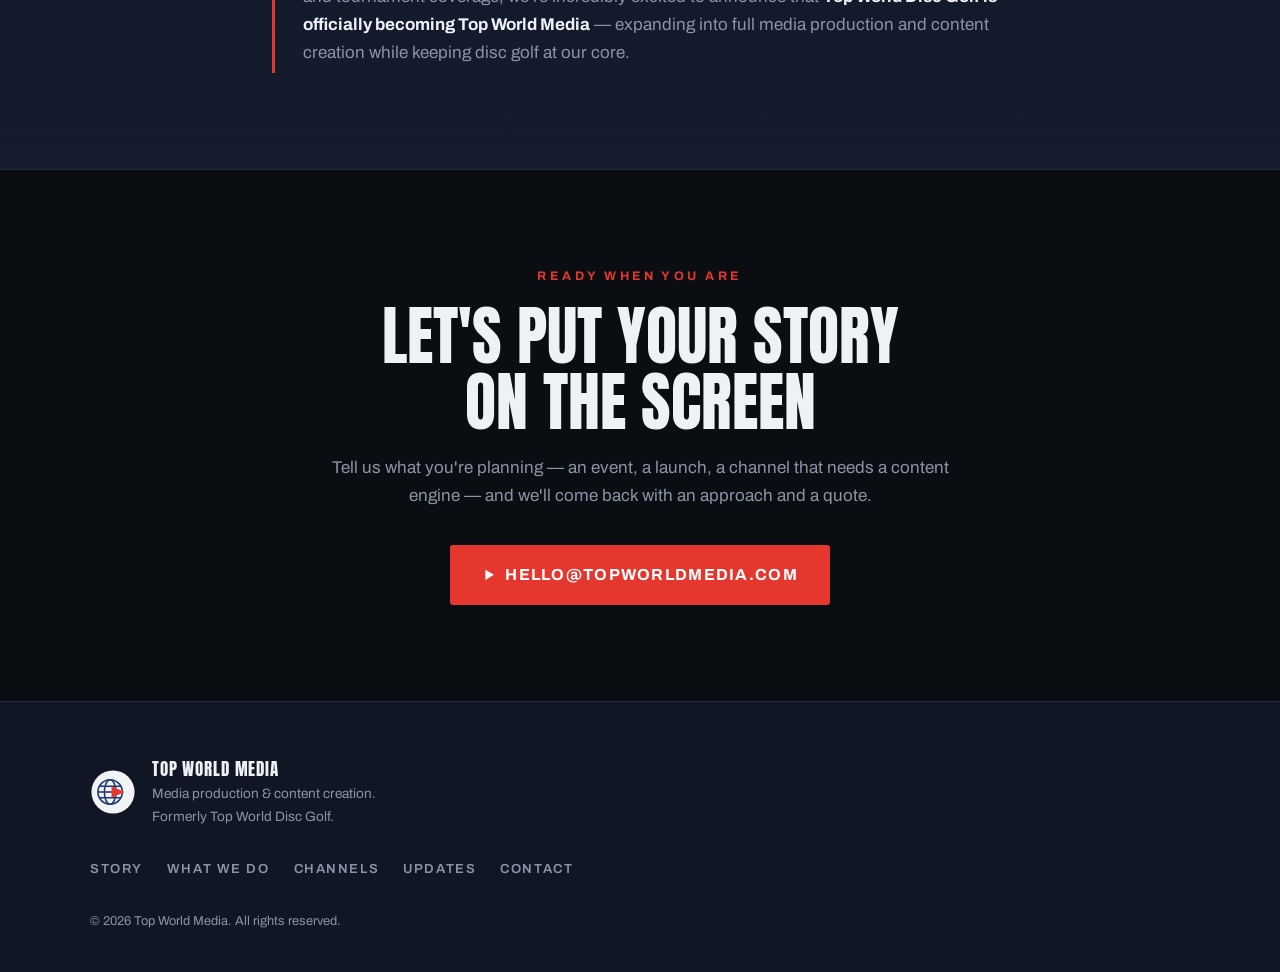
==== commit 6b809d70: "Wire in confirmed YouTube handle @top-world-media Co-Authored-By: Claude Fable 5 <noreply@anthropic." ====
--- a/index.html
+++ b/index.html
@@ -32,7 +32,7 @@
     "url": "https://topworldmedia.com/",
     "description": "Media production and content creation studio. Formerly Top World Disc Golf.",
     "sameAs": [
-      "https://www.youtube.com/@topworldmedia",
+      "https://www.youtube.com/@top-world-media",
       "https://www.tiktok.com/@topworldmedia",
       "https://www.instagram.com/topworldmedia"
     ]
@@ -176,13 +176,13 @@
         <p class="section-sub">The proof is on the feed. Follow along — or scout what we'd make for you.</p>
       </div>
       <div class="channel-grid">
-        <!-- TODO: confirm final handles; update the three URLs below and the sameAs list in <head> -->
-        <a class="channel reveal" href="https://www.youtube.com/@topworldmedia" rel="noopener">
+        <!-- TODO: confirm TikTok and Instagram handles; update those URLs and the sameAs list in <head> -->
+        <a class="channel reveal" href="https://www.youtube.com/@top-world-media" rel="noopener">
           <svg viewBox="0 0 24 24" aria-hidden="true"><path d="M23 7.2a3 3 0 0 0-2.1-2.1C19 4.5 12 4.5 12 4.5s-7 0-8.9.6A3 3 0 0 0 1 7.2 31 31 0 0 0 .5 12 31 31 0 0 0 1 16.8a3 3 0 0 0 2.1 2.1c1.9.6 8.9.6 8.9.6s7 0 8.9-.6a3 3 0 0 0 2.1-2.1A31 31 0 0 0 23.5 12 31 31 0 0 0 23 7.2ZM9.75 15.02V8.98L15.5 12Z"/></svg>
           <div>
             <h3>YouTube <span class="stat">10K+ subscribers</span></h3>
             <p>Full tournament coverage, features, and long-form storytelling.</p>
-            <span class="handle">@topworldmedia</span>
+            <span class="handle">@top-world-media</span>
           </div>
         </a>
         <a class="channel reveal" href="https://www.tiktok.com/@topworldmedia" rel="noopener">
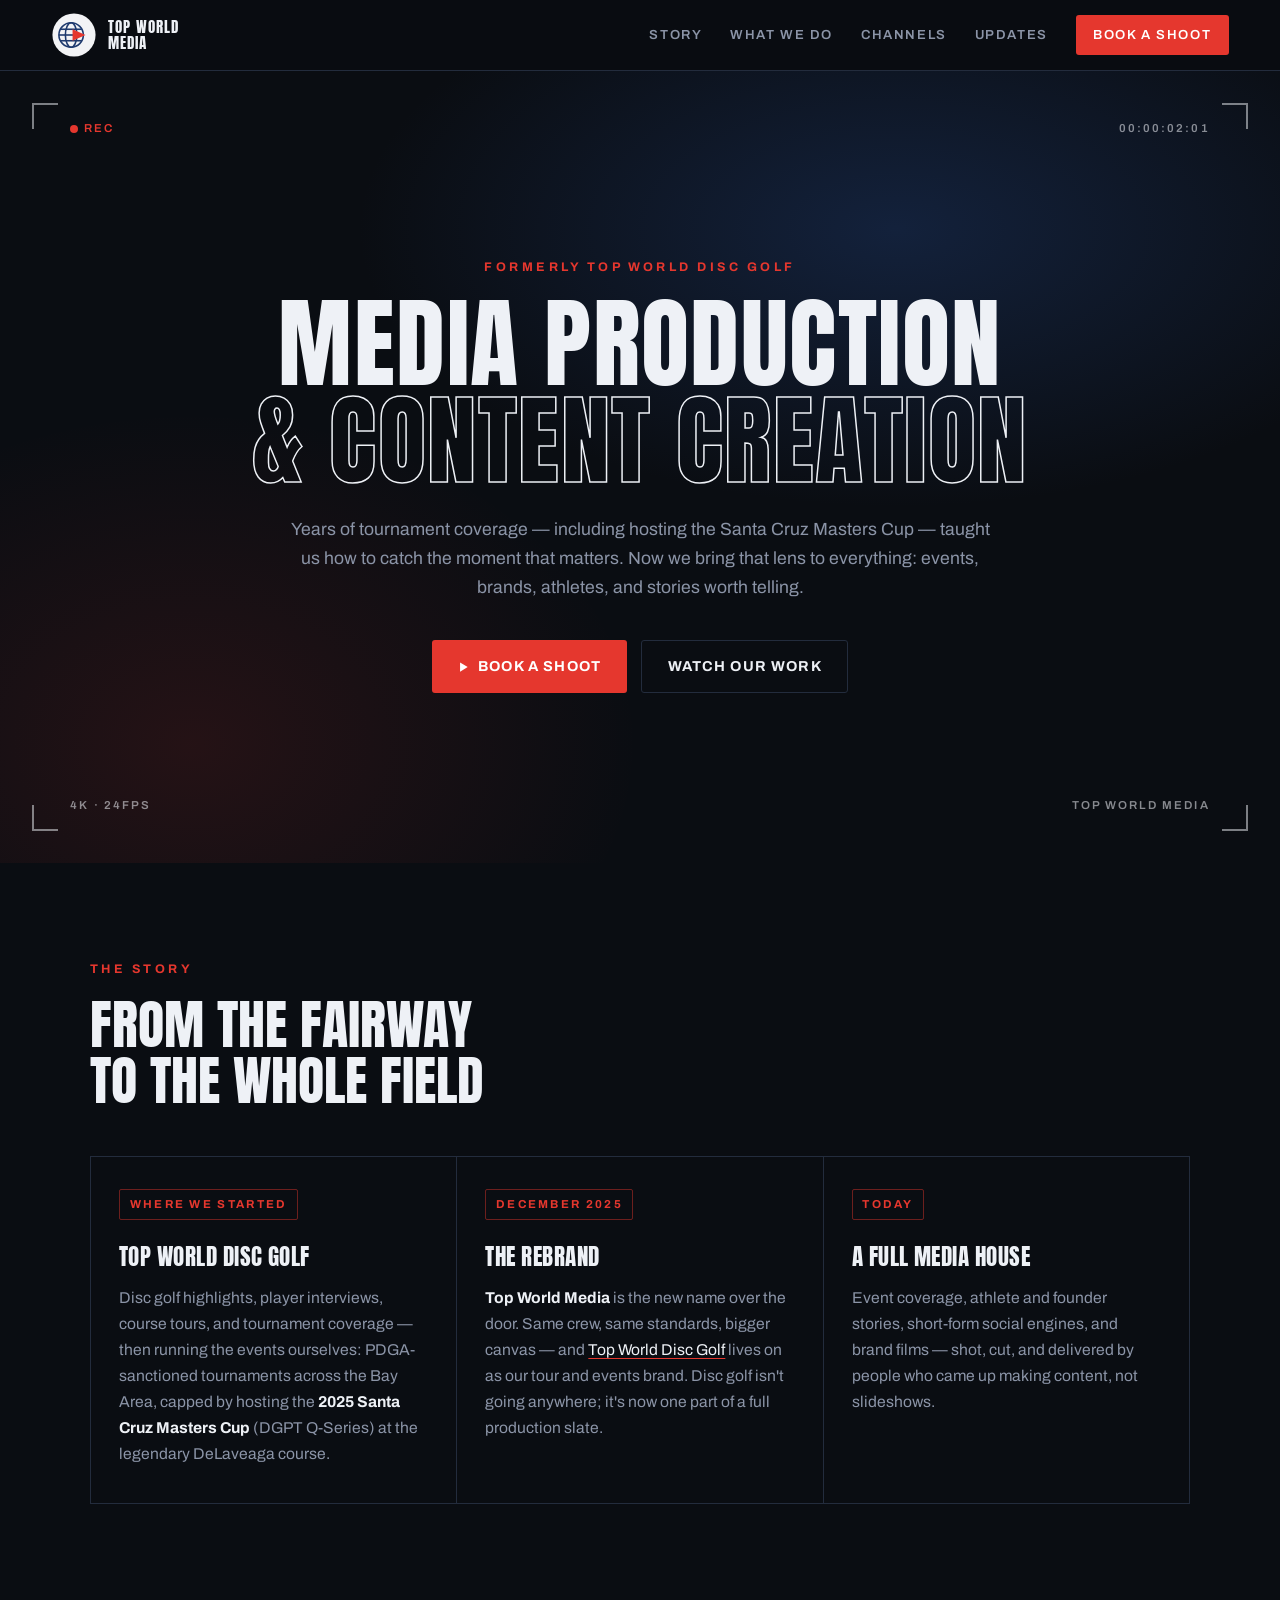
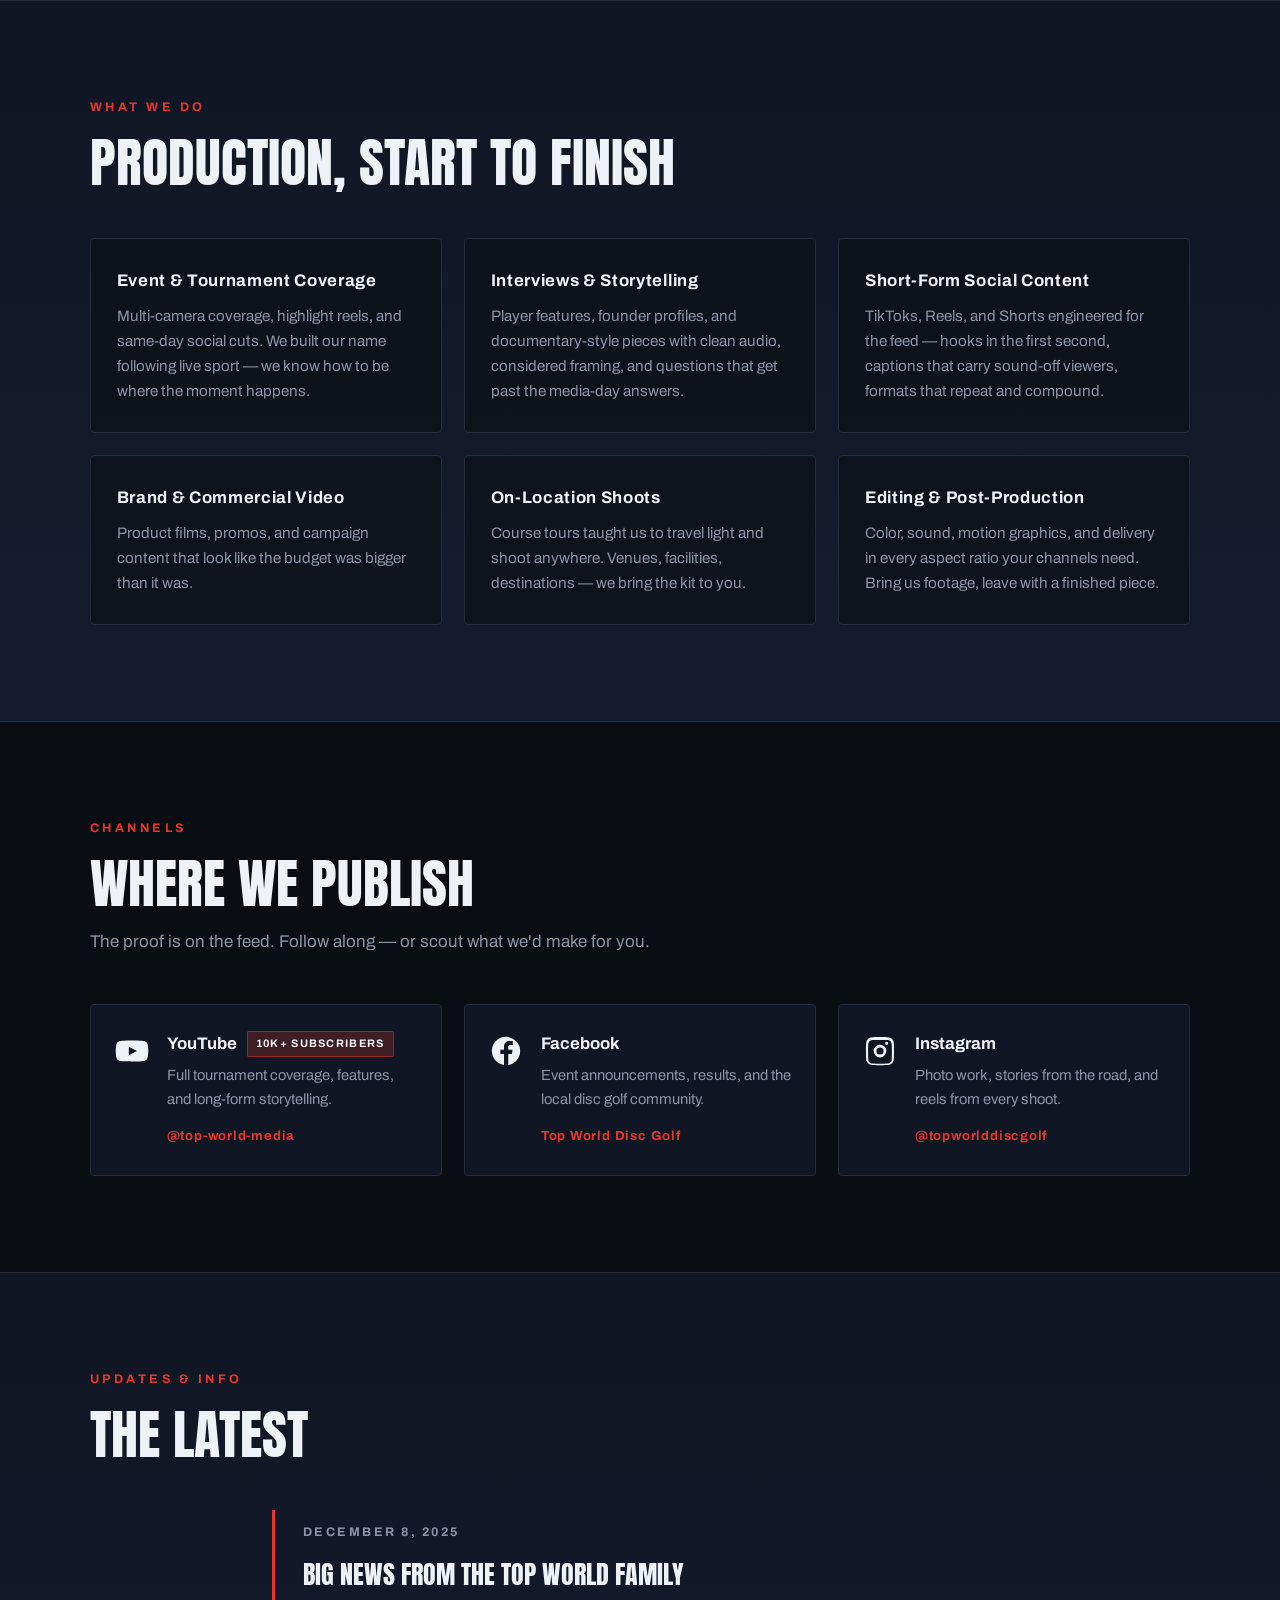
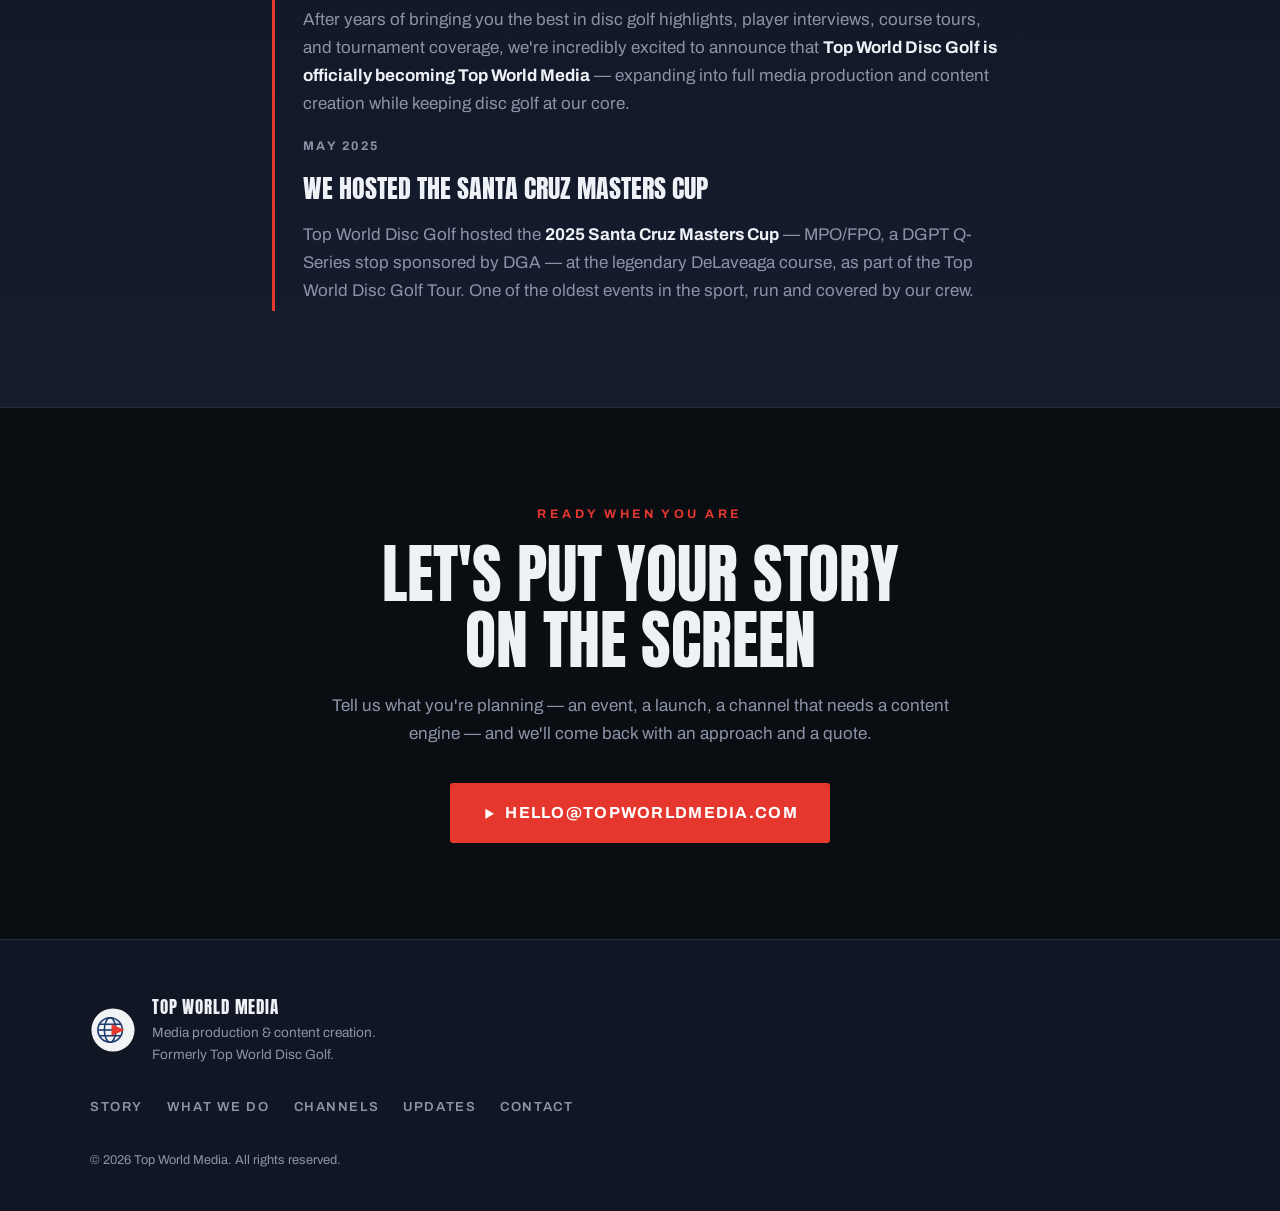
==== commit eca67694: "Update site and strategy docs with live audit findings - Audit doc Part 2: real footprint found unde" ====
--- a/index.html
+++ b/index.html
@@ -4,7 +4,7 @@
   <meta charset="UTF-8">
   <meta name="viewport" content="width=device-width, initial-scale=1.0">
   <title>Top World Media — Media Production &amp; Content Creation</title>
-  <meta name="description" content="Top World Media is a media production and content creation studio — tournament and event coverage, interviews, short-form social content, and full post-production. Born from Top World Disc Golf.">
+  <meta name="description" content="Top World Media is a media production and content creation studio — tournament and event coverage, interviews, short-form social content, and full post-production. From the team behind Top World Disc Golf, host of the 2025 Santa Cruz Masters Cup.">
   <link rel="canonical" href="https://topworldmedia.com/">
   <meta name="robots" content="index, follow">
 
@@ -12,7 +12,7 @@
   <meta property="og:type" content="website">
   <meta property="og:site_name" content="Top World Media">
   <meta property="og:title" content="Top World Media — Media Production &amp; Content Creation">
-  <meta property="og:description" content="Tournament &amp; event coverage, interviews, short-form social content, and full post-production. Born from Top World Disc Golf.">
+  <meta property="og:description" content="Tournament &amp; event coverage, interviews, short-form social content, and full post-production. From the team behind Top World Disc Golf, host of the 2025 Santa Cruz Masters Cup.">
   <meta property="og:url" content="https://topworldmedia.com/">
   <meta name="twitter:card" content="summary_large_image">
 
@@ -30,11 +30,13 @@
     "@type": "Organization",
     "name": "Top World Media",
     "url": "https://topworldmedia.com/",
-    "description": "Media production and content creation studio. Formerly Top World Disc Golf.",
+    "description": "Media production and content creation studio from the team behind Top World Disc Golf, host of the 2025 Santa Cruz Masters Cup (DGPT Q-Series).",
     "sameAs": [
       "https://www.youtube.com/@top-world-media",
-      "https://www.tiktok.com/@topworldmedia",
-      "https://www.instagram.com/topworldmedia"
+      "https://www.youtube.com/channel/UC_wa5cggx3IcCj_apJovh9w",
+      "https://www.instagram.com/topworlddiscgolf/",
+      "https://www.facebook.com/people/Top-World-Disc-Golf/100092203670692/",
+      "https://topworlddiscgolf.com/"
     ]
   }
   </script>
@@ -85,8 +87,9 @@
       <div class="hero-inner">
         <p class="eyebrow">Formerly Top World Disc Golf</p>
         <h1>Media Production<br><em>&amp; Content Creation</em></h1>
-        <p class="hero-sub">Years of tournament coverage taught us how to catch the moment that matters.
-        Now we bring that lens to everything — events, brands, athletes, and stories worth telling.</p>
+        <p class="hero-sub">Years of tournament coverage — including hosting the Santa Cruz Masters Cup —
+        taught us how to catch the moment that matters. Now we bring that lens to everything:
+        events, brands, athletes, and stories worth telling.</p>
         <div class="hero-actions">
           <a class="btn btn-primary" href="#contact">
             <svg viewBox="0 0 16 16" aria-hidden="true"><path d="M4 2l10 6-10 6z"/></svg>
@@ -107,16 +110,18 @@
         <article class="story-step reveal">
           <span class="step-tag">Where we started</span>
           <h3>Top World Disc Golf</h3>
-          <p>Years of disc golf highlights, player interviews, course tours, and tournament
-          coverage — building an audience one clean edit at a time and learning to shoot
-          fast-moving sport in every condition.</p>
+          <p>Disc golf highlights, player interviews, course tours, and tournament coverage —
+          then running the events ourselves: PDGA-sanctioned tournaments across the Bay Area,
+          capped by hosting the <strong>2025 Santa Cruz Masters Cup</strong> (DGPT Q-Series)
+          at the legendary DeLaveaga course.</p>
         </article>
         <article class="story-step reveal">
           <span class="step-tag">December 2025</span>
           <h3>The rebrand</h3>
-          <p>Top World Disc Golf officially became <strong>Top World Media</strong>. Same crew,
-          same standards, bigger canvas. Disc golf isn't going anywhere — it's now one part
-          of a full production slate.</p>
+          <p><strong>Top World Media</strong> is the new name over the door. Same crew,
+          same standards, bigger canvas — and <a href="https://topworlddiscgolf.com/" rel="noopener">Top
+          World Disc Golf</a> lives on as our tour and events brand. Disc golf isn't going
+          anywhere; it's now one part of a full production slate.</p>
         </article>
         <article class="story-step reveal">
           <span class="step-tag">Today</span>
@@ -176,7 +181,6 @@
         <p class="section-sub">The proof is on the feed. Follow along — or scout what we'd make for you.</p>
       </div>
       <div class="channel-grid">
-        <!-- TODO: confirm TikTok and Instagram handles; update those URLs and the sameAs list in <head> -->
         <a class="channel reveal" href="https://www.youtube.com/@top-world-media" rel="noopener">
           <svg viewBox="0 0 24 24" aria-hidden="true"><path d="M23 7.2a3 3 0 0 0-2.1-2.1C19 4.5 12 4.5 12 4.5s-7 0-8.9.6A3 3 0 0 0 1 7.2 31 31 0 0 0 .5 12 31 31 0 0 0 1 16.8a3 3 0 0 0 2.1 2.1c1.9.6 8.9.6 8.9.6s7 0 8.9-.6a3 3 0 0 0 2.1-2.1A31 31 0 0 0 23.5 12 31 31 0 0 0 23 7.2ZM9.75 15.02V8.98L15.5 12Z"/></svg>
           <div>
@@ -185,20 +189,20 @@
             <span class="handle">@top-world-media</span>
           </div>
         </a>
-        <a class="channel reveal" href="https://www.tiktok.com/@topworldmedia" rel="noopener">
-          <svg viewBox="0 0 24 24" aria-hidden="true"><path d="M16.6 3c.4 2.1 1.9 3.7 4.4 3.9v3.1c-1.6 0-3.1-.5-4.4-1.4v6.7c0 4.7-4.4 7-7.9 5.1-2.5-1.3-3.6-4.5-2.4-7.1 1.1-2.5 3.9-3.8 6.3-3.2v3.2c-1.2-.4-2.5 0-3.1 1.1-.9 1.6.2 3.5 2 3.5 1.5 0 2.6-1.2 2.6-2.8V3Z"/></svg>
+        <a class="channel reveal" href="https://www.facebook.com/people/Top-World-Disc-Golf/100092203670692/" rel="noopener">
+          <svg viewBox="0 0 24 24" aria-hidden="true"><path d="M13.6 21.9v-7.7h2.6l.4-3h-3V9.3c0-.9.3-1.5 1.6-1.5h1.6V5.1c-.3 0-1.2-.1-2.3-.1-2.3 0-3.9 1.4-3.9 4v2.2H8v3h2.6v7.7A10 10 0 1 1 22 12a10 10 0 0 1-8.4 9.9Z"/></svg>
           <div>
-            <h3>TikTok</h3>
-            <p>The hits, the aces, the behind-the-scenes — cut for the scroll.</p>
-            <span class="handle">@topworldmedia</span>
+            <h3>Facebook</h3>
+            <p>Event announcements, results, and the local disc golf community.</p>
+            <span class="handle">Top World Disc Golf</span>
           </div>
         </a>
-        <a class="channel reveal" href="https://www.instagram.com/topworldmedia" rel="noopener">
+        <a class="channel reveal" href="https://www.instagram.com/topworlddiscgolf/" rel="noopener">
           <svg viewBox="0 0 24 24" aria-hidden="true"><path d="M12 2.2c3.2 0 3.6 0 4.8.1 1.2.1 1.9.2 2.3.4.6.2 1 .5 1.4.9.4.4.7.8.9 1.4.2.4.4 1.1.4 2.3.1 1.2.1 1.6.1 4.8s0 3.6-.1 4.8c-.1 1.2-.2 1.9-.4 2.3a3.8 3.8 0 0 1-.9 1.4 3.8 3.8 0 0 1-1.4.9c-.4.2-1.1.4-2.3.4-1.2.1-1.6.1-4.8.1s-3.6 0-4.8-.1c-1.2-.1-1.9-.2-2.3-.4a3.8 3.8 0 0 1-1.4-.9 3.8 3.8 0 0 1-.9-1.4c-.2-.4-.4-1.1-.4-2.3-.1-1.2-.1-1.6-.1-4.8s0-3.6.1-4.8c.1-1.2.2-1.9.4-2.3.2-.6.5-1 .9-1.4.4-.4.8-.7 1.4-.9.4-.2 1.1-.4 2.3-.4 1.2-.1 1.6-.1 4.8-.1Zm0 2c-3.1 0-3.5 0-4.7.1-1.1.1-1.5.2-1.8.3-.4.2-.7.3-.9.6-.3.2-.5.5-.6.9-.1.3-.3.7-.3 1.8-.1 1.2-.1 1.6-.1 4.7s0 3.5.1 4.7c.1 1.1.2 1.5.3 1.8.2.4.3.7.6.9.2.3.5.5.9.6.3.1.7.3 1.8.3 1.2.1 1.6.1 4.7.1s3.5 0 4.7-.1c1.1-.1 1.5-.2 1.8-.3.4-.2.7-.3.9-.6.3-.2.5-.5.6-.9.1-.3.3-.7.3-1.8.1-1.2.1-1.6.1-4.7s0-3.5-.1-4.7c-.1-1.1-.2-1.5-.3-1.8a2 2 0 0 0-.6-.9 2 2 0 0 0-.9-.6c-.3-.1-.7-.3-1.8-.3-1.2-.1-1.6-.1-4.7-.1Zm0 3.3a4.5 4.5 0 1 1 0 9 4.5 4.5 0 0 1 0-9Zm0 2a2.5 2.5 0 1 0 0 5 2.5 2.5 0 0 0 0-5Zm5.8-2.9a1.1 1.1 0 1 1-2.2 0 1.1 1.1 0 0 1 2.2 0Z"/></svg>
           <div>
             <h3>Instagram</h3>
             <p>Photo work, stories from the road, and reels from every shoot.</p>
-            <span class="handle">@topworldmedia</span>
+            <span class="handle">@topworlddiscgolf</span>
           </div>
         </a>
       </div>
@@ -217,6 +221,14 @@
         course tours, and tournament coverage, we're incredibly excited to announce that
         <strong>Top World Disc Golf is officially becoming Top World Media</strong> — expanding
         into full media production and content creation while keeping disc golf at our core.</p>
+      </article>
+      <article class="update reveal">
+        <time datetime="2025-05-11">May 2025</time>
+        <h3>We hosted the Santa Cruz Masters Cup</h3>
+        <p>Top World Disc Golf hosted the <strong>2025 Santa Cruz Masters Cup</strong> —
+        MPO/FPO, a DGPT Q-Series stop sponsored by DGA — at the legendary DeLaveaga
+        course, as part of the Top World Disc Golf Tour. One of the oldest events in the
+        sport, run and covered by our crew.</p>
       </article>
     </section>
 
--- a/css/style.css
+++ b/css/style.css
@@ -346,6 +346,13 @@
 
 .story-step p { color: var(--muted); font-size: 0.98rem; }
 .story-step strong { color: var(--text); }
+.story-step p a, .update p a {
+  color: var(--text);
+  text-decoration: underline;
+  text-decoration-color: var(--red);
+  text-underline-offset: 3px;
+}
+.story-step p a:hover, .update p a:hover { color: var(--red); }
 
 /* ---------- services ---------- */
 
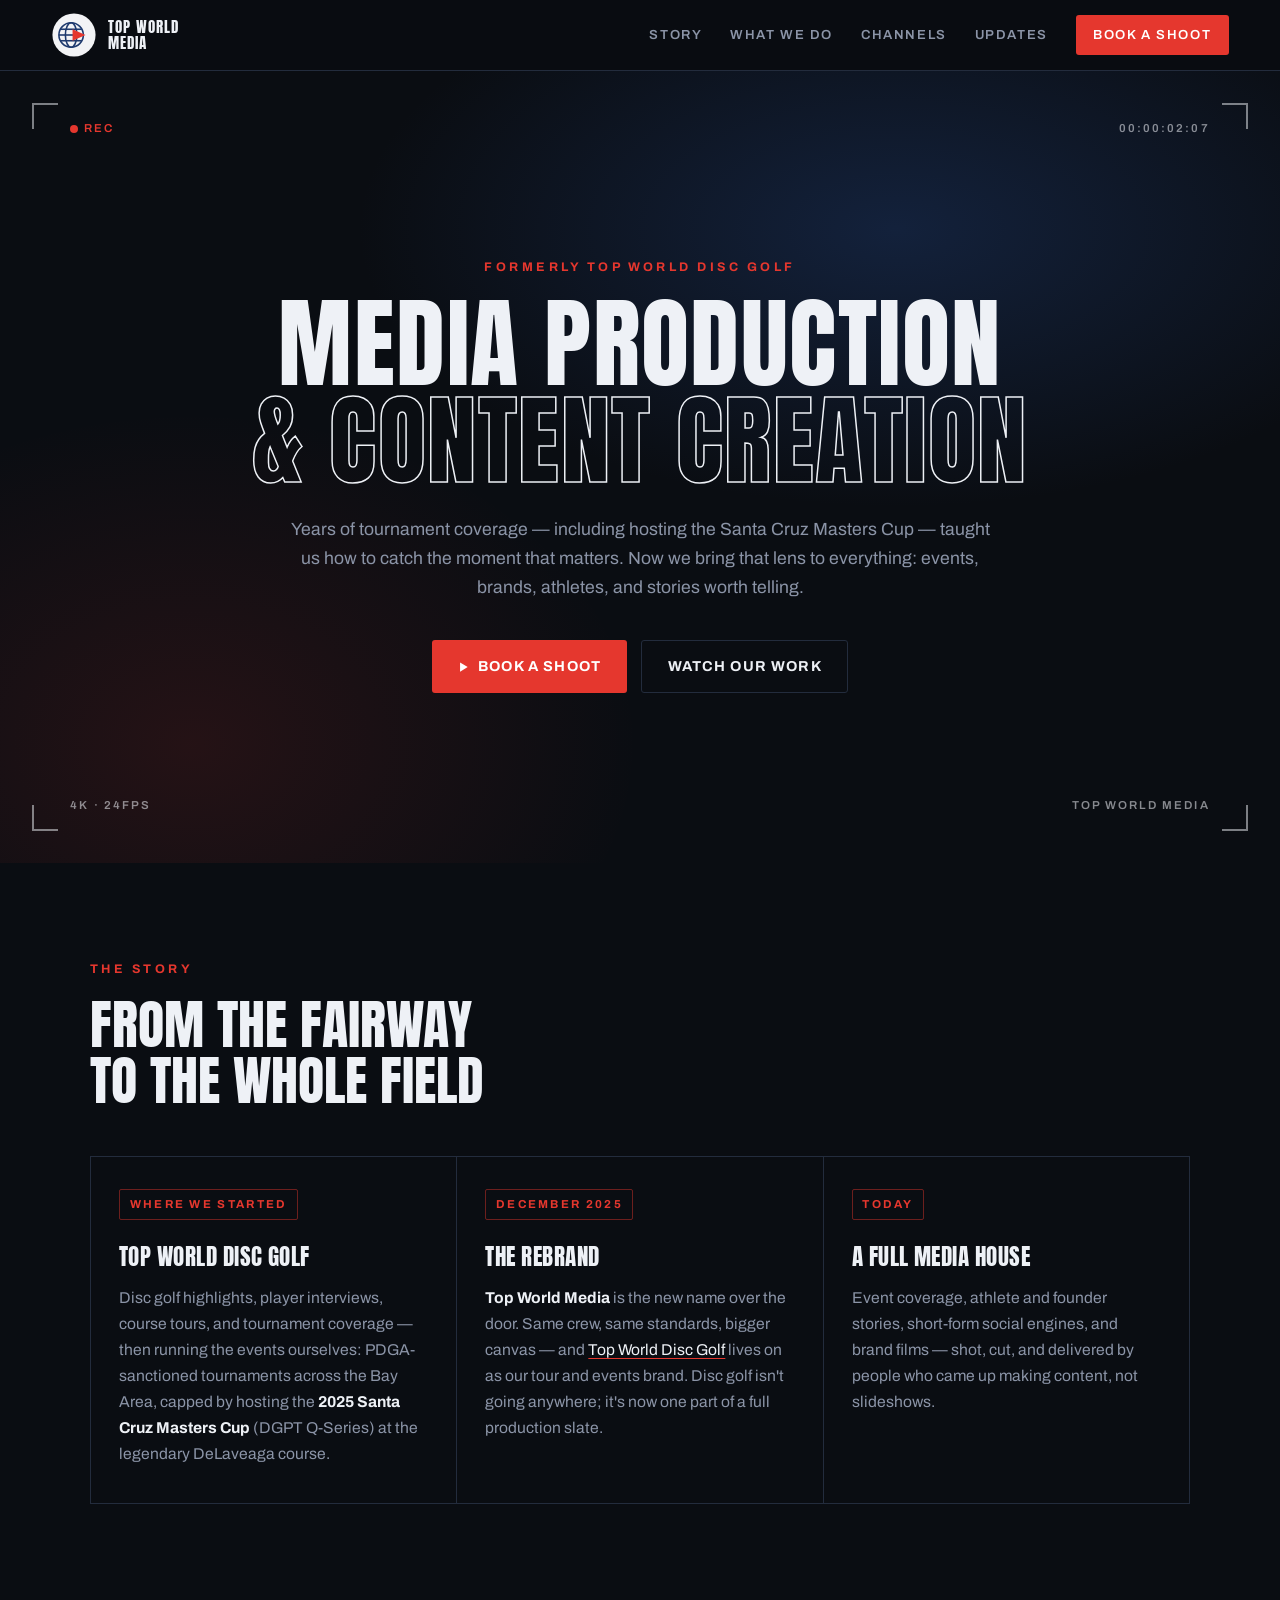
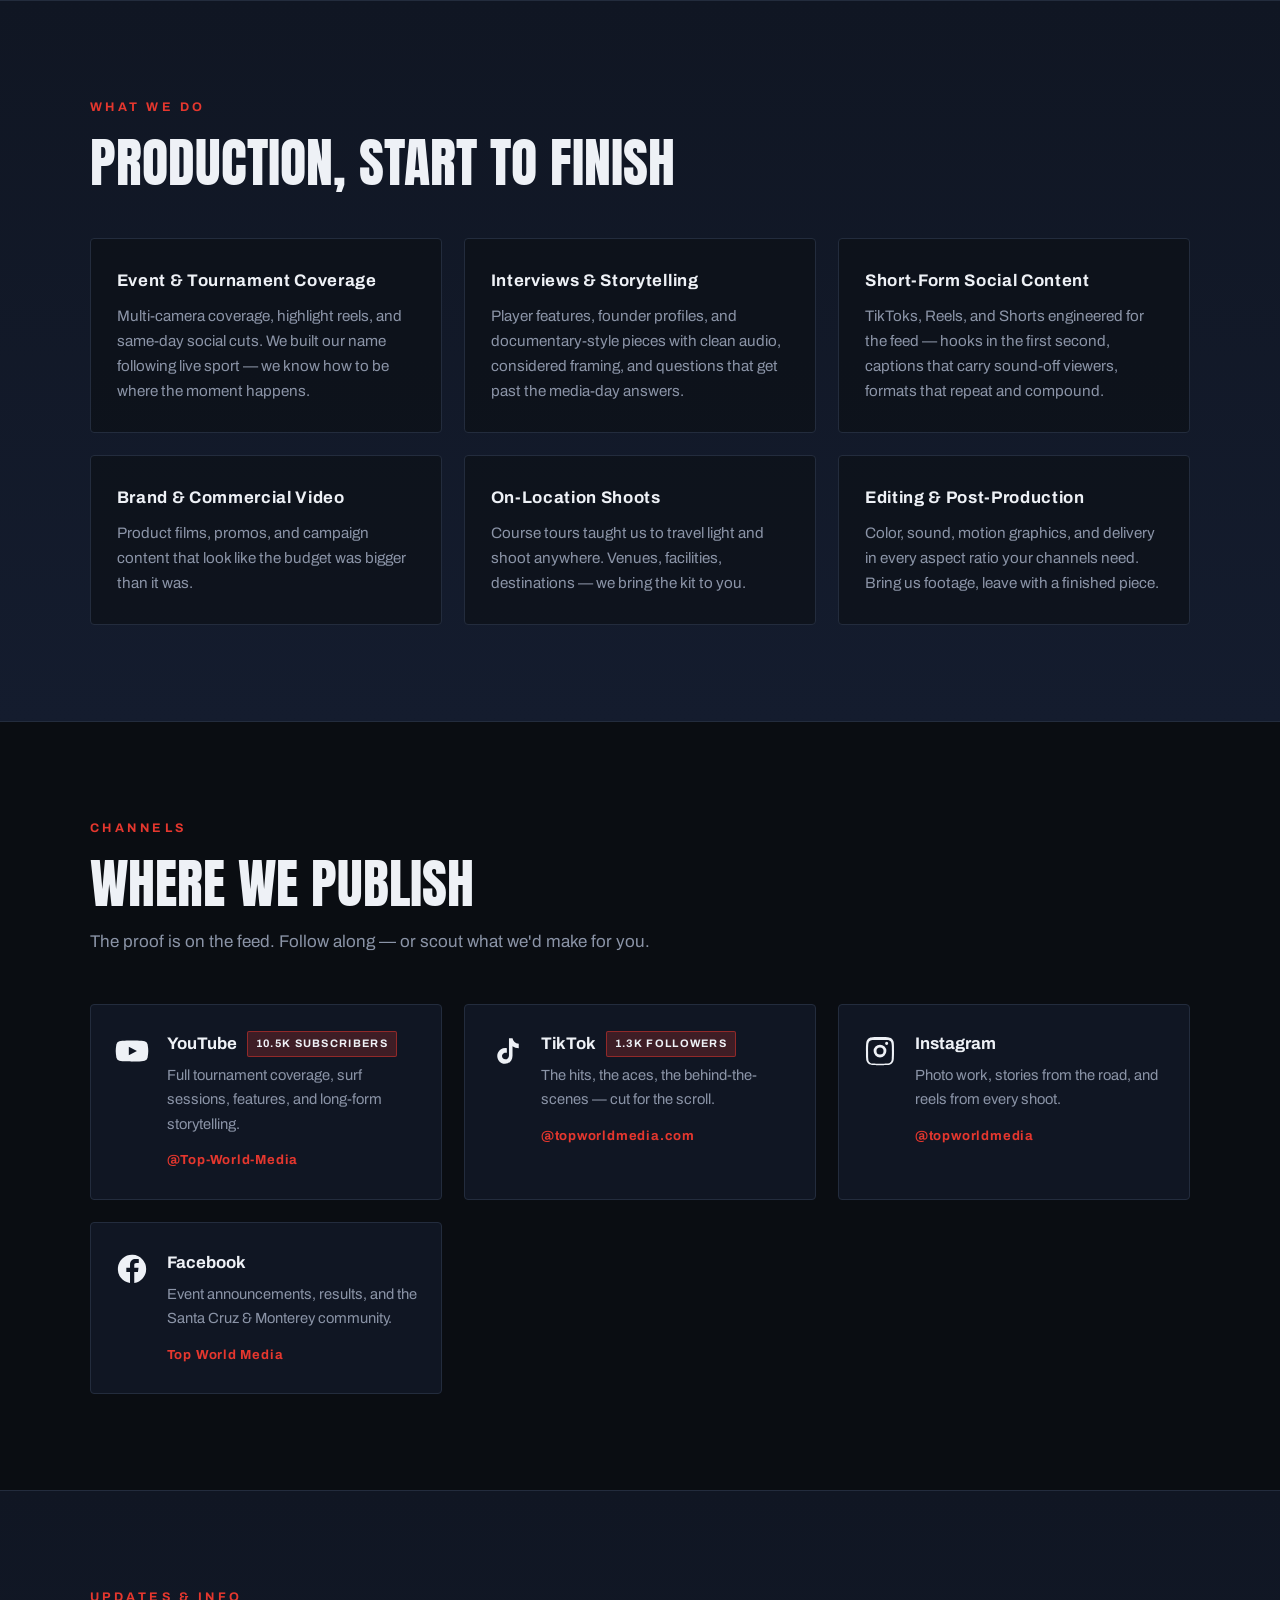
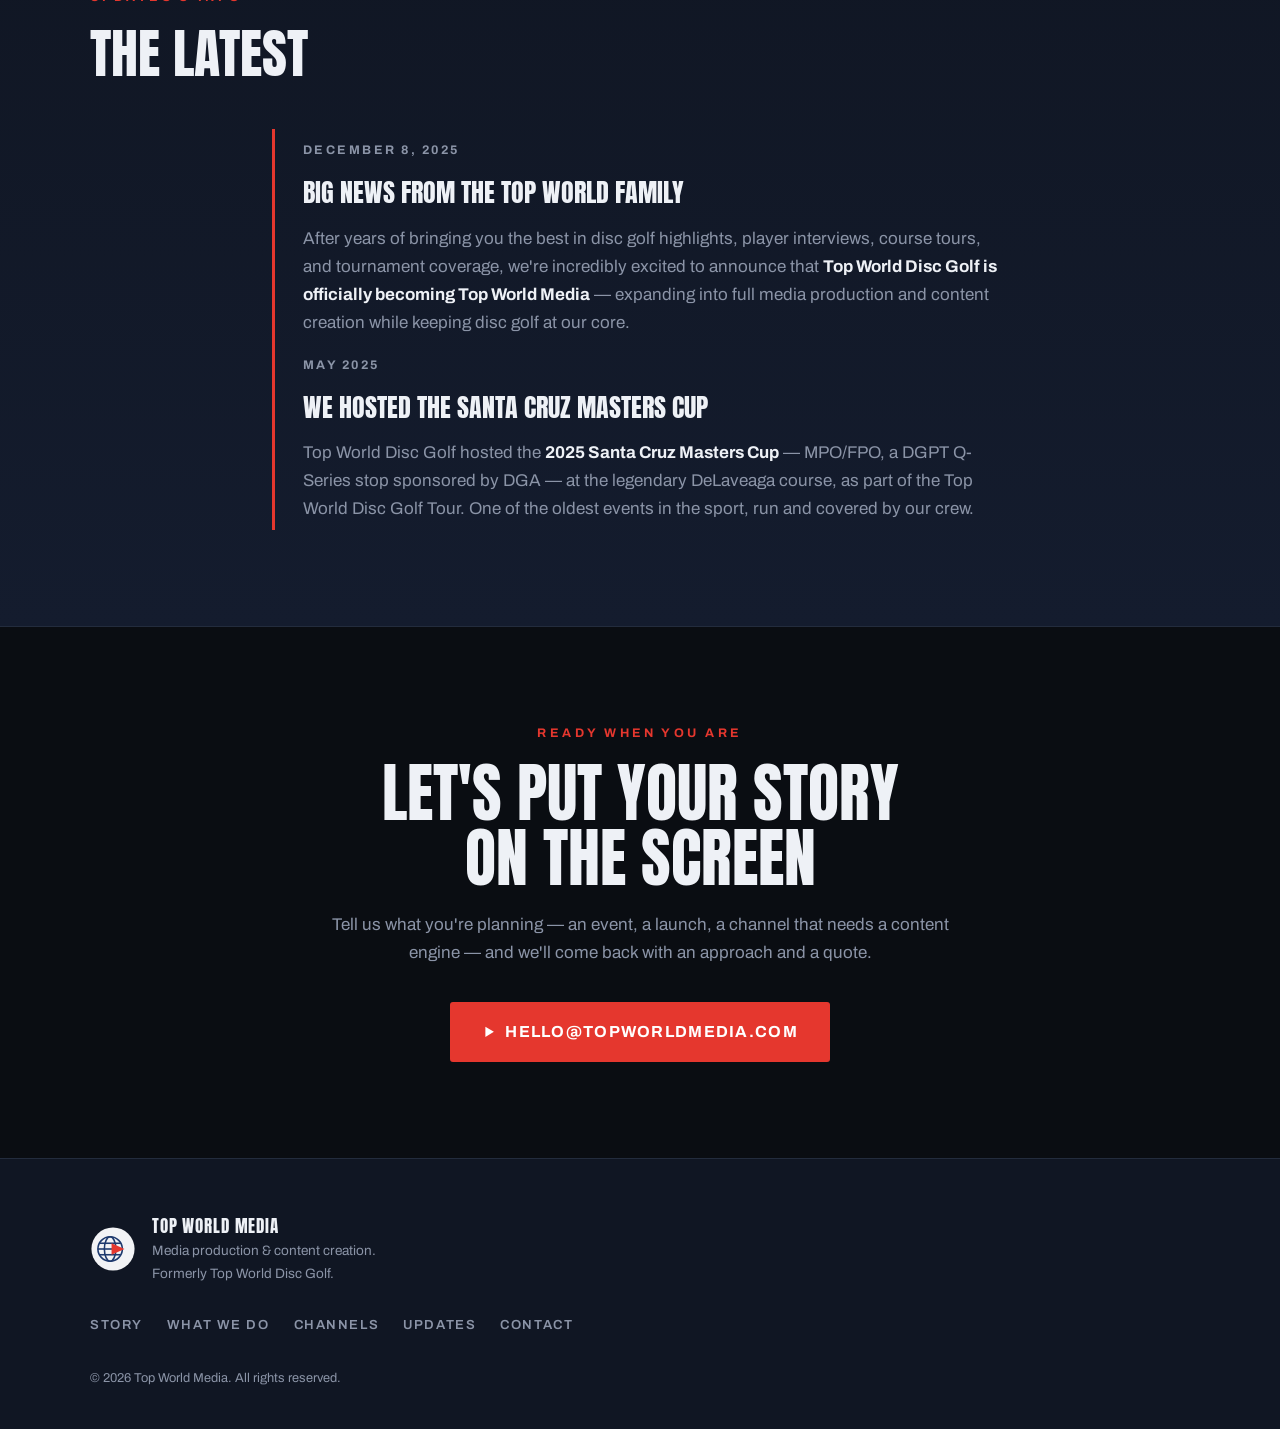
==== commit 71d25994: "Update site and docs with owner-verified social accounts and channel data - All accounts confirmed r" ====
--- a/index.html
+++ b/index.html
@@ -34,8 +34,10 @@
     "sameAs": [
       "https://www.youtube.com/@top-world-media",
       "https://www.youtube.com/channel/UC_wa5cggx3IcCj_apJovh9w",
-      "https://www.instagram.com/topworlddiscgolf/",
-      "https://www.facebook.com/people/Top-World-Disc-Golf/100092203670692/",
+      "https://www.tiktok.com/@topworldmedia.com",
+      "https://www.instagram.com/topworldmedia/",
+      "https://www.threads.net/@topworldmedia",
+      "https://www.facebook.com/100092203670692",
       "https://topworlddiscgolf.com/"
     ]
   }
@@ -184,25 +186,33 @@
         <a class="channel reveal" href="https://www.youtube.com/@top-world-media" rel="noopener">
           <svg viewBox="0 0 24 24" aria-hidden="true"><path d="M23 7.2a3 3 0 0 0-2.1-2.1C19 4.5 12 4.5 12 4.5s-7 0-8.9.6A3 3 0 0 0 1 7.2 31 31 0 0 0 .5 12 31 31 0 0 0 1 16.8a3 3 0 0 0 2.1 2.1c1.9.6 8.9.6 8.9.6s7 0 8.9-.6a3 3 0 0 0 2.1-2.1A31 31 0 0 0 23.5 12 31 31 0 0 0 23 7.2ZM9.75 15.02V8.98L15.5 12Z"/></svg>
           <div>
-            <h3>YouTube <span class="stat">10K+ subscribers</span></h3>
-            <p>Full tournament coverage, features, and long-form storytelling.</p>
-            <span class="handle">@top-world-media</span>
-          </div>
-        </a>
-        <a class="channel reveal" href="https://www.facebook.com/people/Top-World-Disc-Golf/100092203670692/" rel="noopener">
-          <svg viewBox="0 0 24 24" aria-hidden="true"><path d="M13.6 21.9v-7.7h2.6l.4-3h-3V9.3c0-.9.3-1.5 1.6-1.5h1.6V5.1c-.3 0-1.2-.1-2.3-.1-2.3 0-3.9 1.4-3.9 4v2.2H8v3h2.6v7.7A10 10 0 1 1 22 12a10 10 0 0 1-8.4 9.9Z"/></svg>
-          <div>
-            <h3>Facebook</h3>
-            <p>Event announcements, results, and the local disc golf community.</p>
-            <span class="handle">Top World Disc Golf</span>
-          </div>
-        </a>
-        <a class="channel reveal" href="https://www.instagram.com/topworlddiscgolf/" rel="noopener">
+            <h3>YouTube <span class="stat">10.5K subscribers</span></h3>
+            <p>Full tournament coverage, surf sessions, features, and long-form storytelling.</p>
+            <span class="handle">@Top-World-Media</span>
+          </div>
+        </a>
+        <a class="channel reveal" href="https://www.tiktok.com/@topworldmedia.com" rel="noopener">
+          <svg viewBox="0 0 24 24" aria-hidden="true"><path d="M16.6 3c.4 2.1 1.9 3.7 4.4 3.9v3.1c-1.6 0-3.1-.5-4.4-1.4v6.7c0 4.7-4.4 7-7.9 5.1-2.5-1.3-3.6-4.5-2.4-7.1 1.1-2.5 3.9-3.8 6.3-3.2v3.2c-1.2-.4-2.5 0-3.1 1.1-.9 1.6.2 3.5 2 3.5 1.5 0 2.6-1.2 2.6-2.8V3Z"/></svg>
+          <div>
+            <h3>TikTok <span class="stat">1.3K followers</span></h3>
+            <p>The hits, the aces, the behind-the-scenes — cut for the scroll.</p>
+            <span class="handle">@topworldmedia.com</span>
+          </div>
+        </a>
+        <a class="channel reveal" href="https://www.instagram.com/topworldmedia/" rel="noopener">
           <svg viewBox="0 0 24 24" aria-hidden="true"><path d="M12 2.2c3.2 0 3.6 0 4.8.1 1.2.1 1.9.2 2.3.4.6.2 1 .5 1.4.9.4.4.7.8.9 1.4.2.4.4 1.1.4 2.3.1 1.2.1 1.6.1 4.8s0 3.6-.1 4.8c-.1 1.2-.2 1.9-.4 2.3a3.8 3.8 0 0 1-.9 1.4 3.8 3.8 0 0 1-1.4.9c-.4.2-1.1.4-2.3.4-1.2.1-1.6.1-4.8.1s-3.6 0-4.8-.1c-1.2-.1-1.9-.2-2.3-.4a3.8 3.8 0 0 1-1.4-.9 3.8 3.8 0 0 1-.9-1.4c-.2-.4-.4-1.1-.4-2.3-.1-1.2-.1-1.6-.1-4.8s0-3.6.1-4.8c.1-1.2.2-1.9.4-2.3.2-.6.5-1 .9-1.4.4-.4.8-.7 1.4-.9.4-.2 1.1-.4 2.3-.4 1.2-.1 1.6-.1 4.8-.1Zm0 2c-3.1 0-3.5 0-4.7.1-1.1.1-1.5.2-1.8.3-.4.2-.7.3-.9.6-.3.2-.5.5-.6.9-.1.3-.3.7-.3 1.8-.1 1.2-.1 1.6-.1 4.7s0 3.5.1 4.7c.1 1.1.2 1.5.3 1.8.2.4.3.7.6.9.2.3.5.5.9.6.3.1.7.3 1.8.3 1.2.1 1.6.1 4.7.1s3.5 0 4.7-.1c1.1-.1 1.5-.2 1.8-.3.4-.2.7-.3.9-.6.3-.2.5-.5.6-.9.1-.3.3-.7.3-1.8.1-1.2.1-1.6.1-4.7s0-3.5-.1-4.7c-.1-1.1-.2-1.5-.3-1.8a2 2 0 0 0-.6-.9 2 2 0 0 0-.9-.6c-.3-.1-.7-.3-1.8-.3-1.2-.1-1.6-.1-4.7-.1Zm0 3.3a4.5 4.5 0 1 1 0 9 4.5 4.5 0 0 1 0-9Zm0 2a2.5 2.5 0 1 0 0 5 2.5 2.5 0 0 0 0-5Zm5.8-2.9a1.1 1.1 0 1 1-2.2 0 1.1 1.1 0 0 1 2.2 0Z"/></svg>
           <div>
             <h3>Instagram</h3>
             <p>Photo work, stories from the road, and reels from every shoot.</p>
-            <span class="handle">@topworlddiscgolf</span>
+            <span class="handle">@topworldmedia</span>
+          </div>
+        </a>
+        <a class="channel reveal" href="https://www.facebook.com/100092203670692" rel="noopener">
+          <svg viewBox="0 0 24 24" aria-hidden="true"><path d="M13.6 21.9v-7.7h2.6l.4-3h-3V9.3c0-.9.3-1.5 1.6-1.5h1.6V5.1c-.3 0-1.2-.1-2.3-.1-2.3 0-3.9 1.4-3.9 4v2.2H8v3h2.6v7.7A10 10 0 1 1 22 12a10 10 0 0 1-8.4 9.9Z"/></svg>
+          <div>
+            <h3>Facebook</h3>
+            <p>Event announcements, results, and the Santa Cruz &amp; Monterey community.</p>
+            <span class="handle">Top World Media</span>
           </div>
         </a>
       </div>
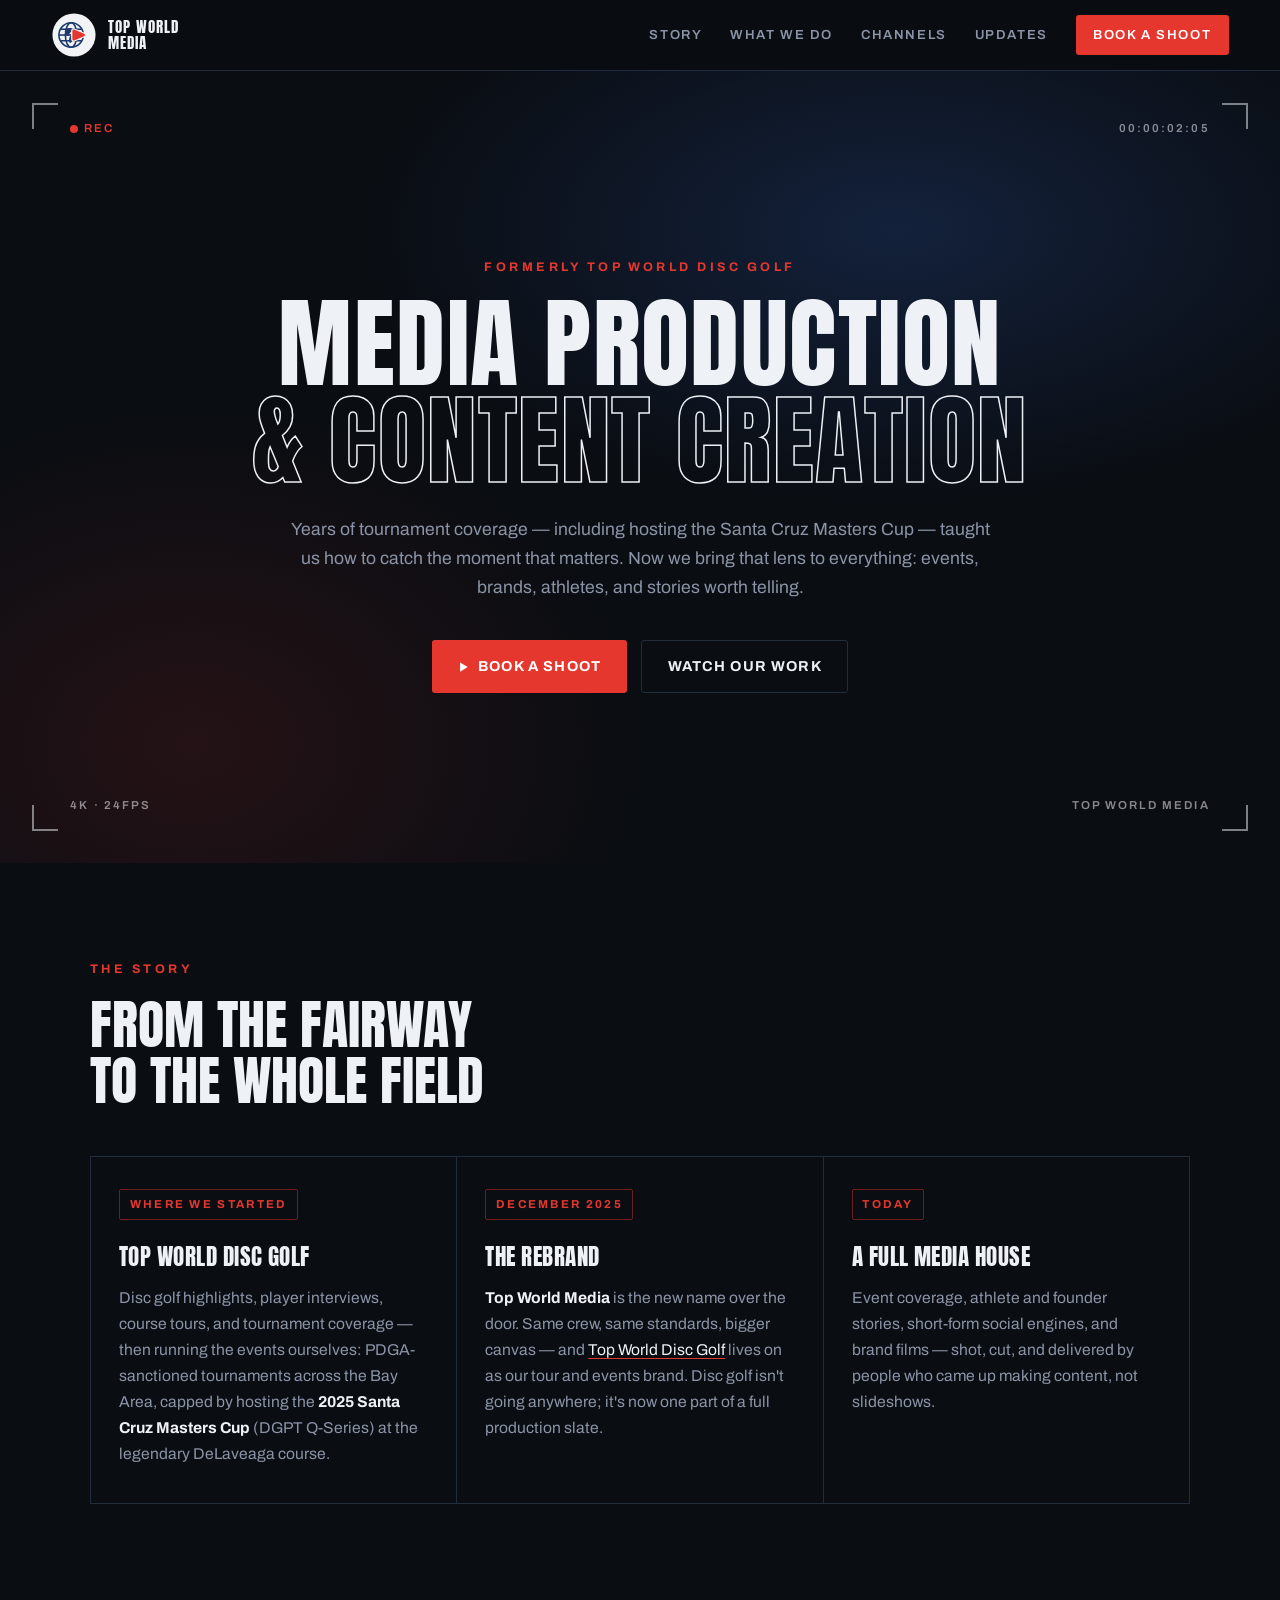
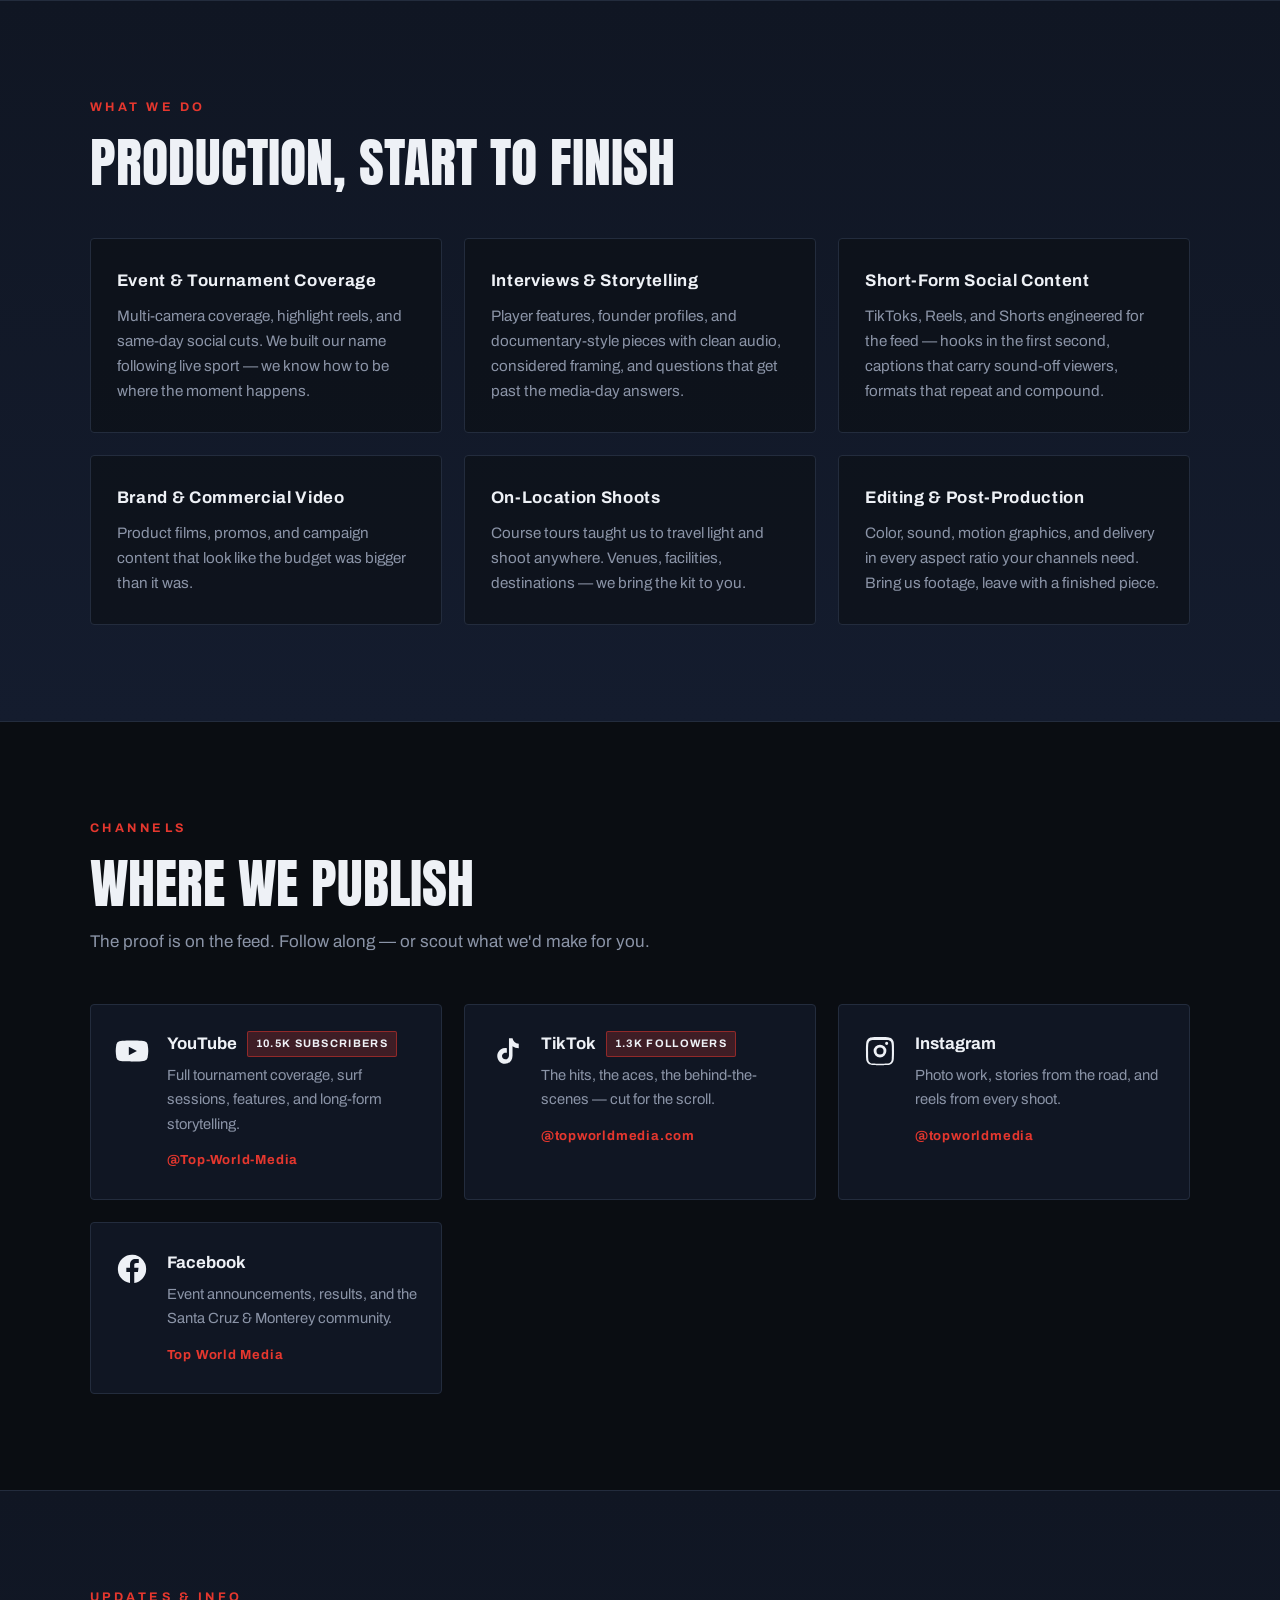
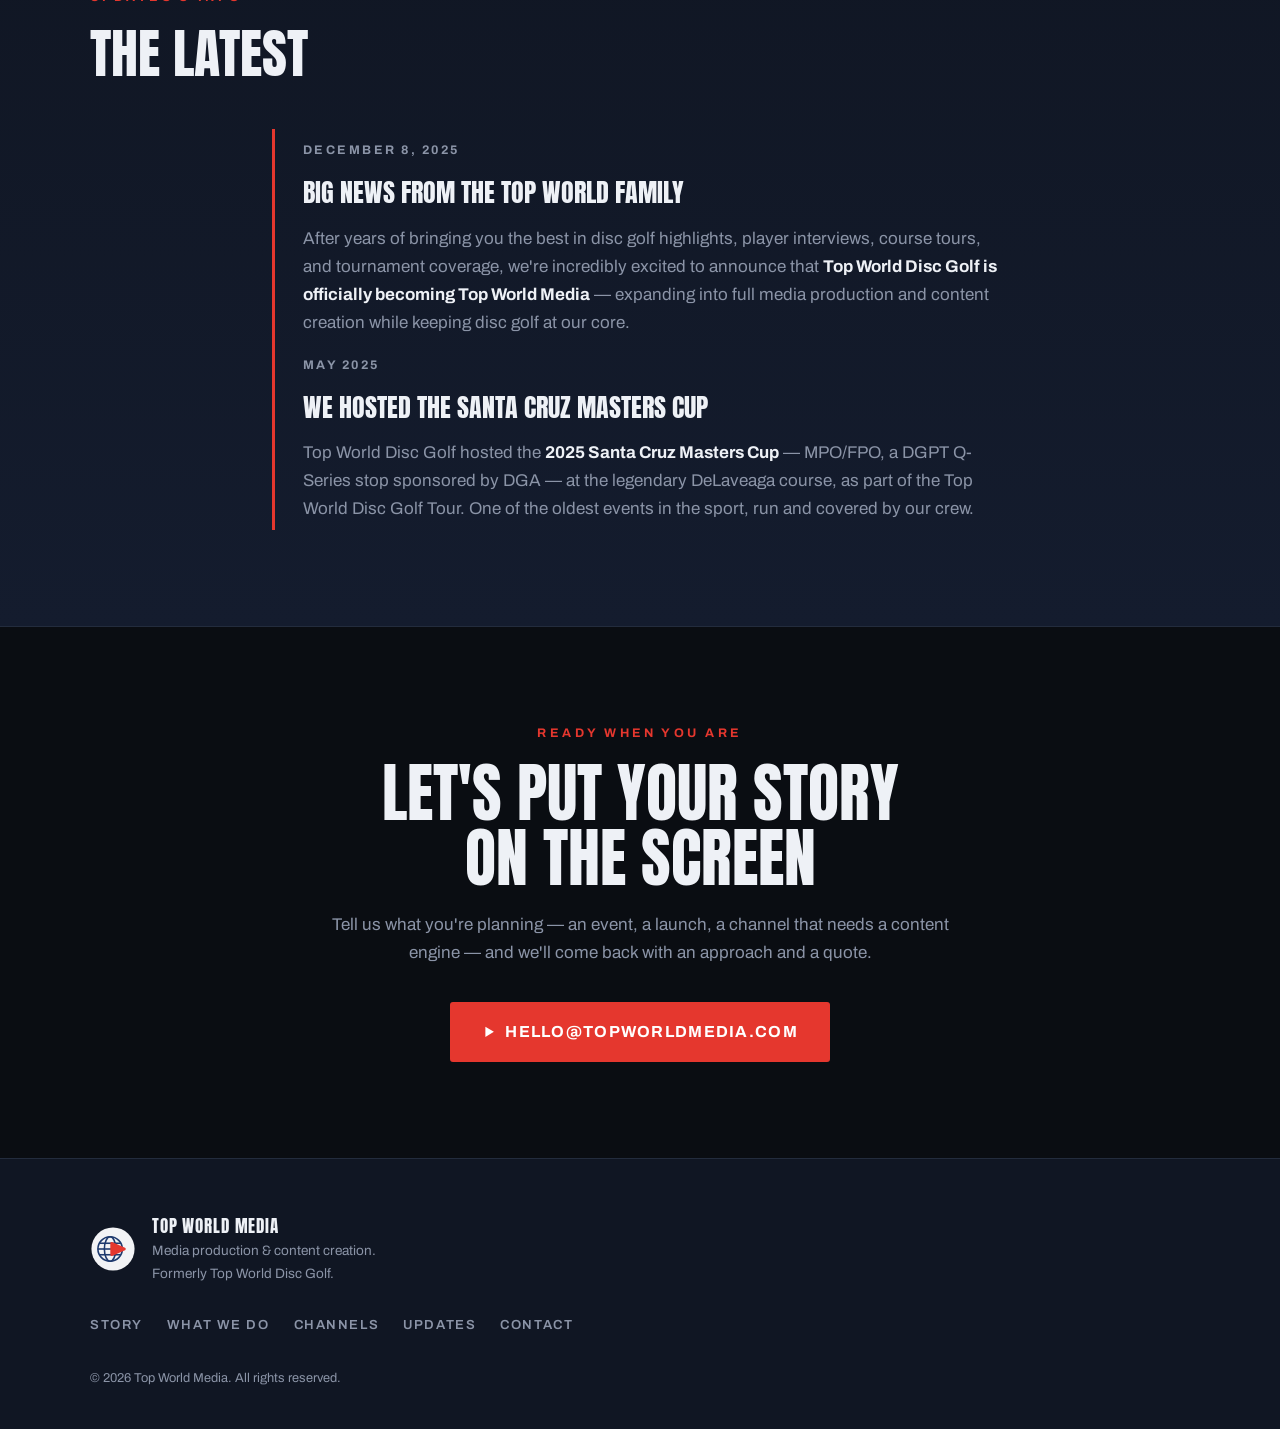
==== commit 2be32fb7: "Redraw brand mark to match actual logo Add Americas landmass and rounded play button with halo to th" ====
--- a/index.html
+++ b/index.html
@@ -54,7 +54,10 @@
         <line x1="11" y1="32" x2="45" y2="32" class="mark-globe"/>
         <line x1="13.5" y1="24" x2="42.5" y2="24" class="mark-globe"/>
         <line x1="13.5" y1="40" x2="42.5" y2="40" class="mark-globe"/>
-        <path d="M30 24 L48 32 L30 40 Z" class="mark-play"/>
+        <path class="mark-land" d="M19.5 25 C21 22.5 25.5 21.5 28.5 22.6 C31 23.5 31.6 25.4 30 26.8 C28.8 27.8 27 27.9 26.2 29.1 C25.5 30.1 25.9 31.4 25.1 32.4 C24.2 33.5 22.6 33.4 21.6 32.4 C19.8 30.6 19 27.4 19.5 25 Z"/>
+        <path class="mark-land" d="M26.4 33.6 C28.2 32.9 30 33.7 30.3 35.5 C30.7 37.8 29.5 40.8 27.9 42.5 C26.9 43.5 25.7 43.1 25.4 41.8 C24.8 39.4 25 35.9 26.4 33.6 Z"/>
+        <path class="mark-halo" d="M31.5 26 L45.5 32 L31.5 38 Z"/>
+        <path class="mark-play" d="M31.5 26 L45.5 32 L31.5 38 Z"/>
       </svg>
       <span class="brand-word">Top World<br>Media</span>
     </a>
--- a/css/style.css
+++ b/css/style.css
@@ -50,7 +50,9 @@
 .brand-mark { width: 46px; height: 46px; flex: none; }
 .mark-badge { fill: var(--badge); }
 .mark-globe { stroke: var(--navy); stroke-width: 2.2; fill: none; }
-.mark-play  { fill: var(--red); }
+.mark-land  { fill: var(--navy); }
+.mark-halo  { fill: var(--badge); stroke: var(--badge); stroke-width: 7; stroke-linejoin: round; }
+.mark-play  { fill: var(--red); stroke: var(--red); stroke-width: 3.5; stroke-linejoin: round; }
 
 /* ---------- topbar ---------- */
 
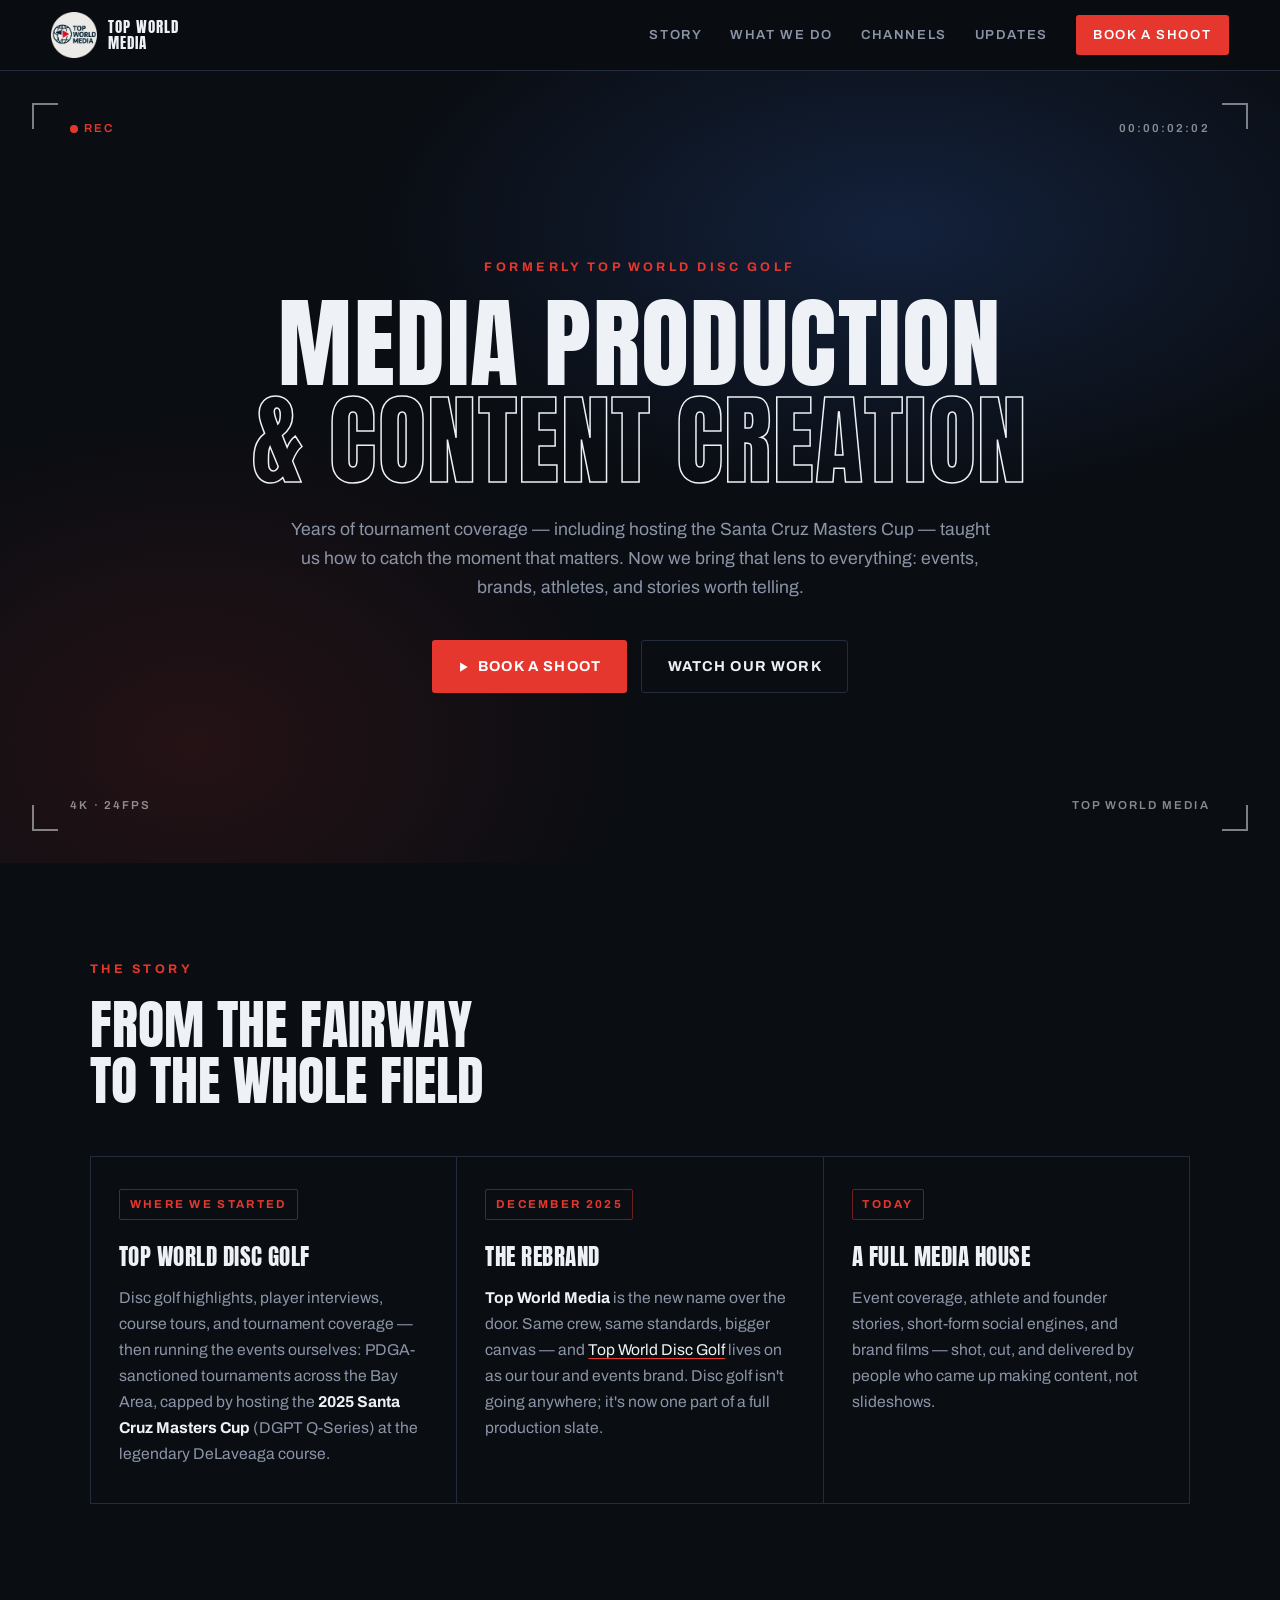
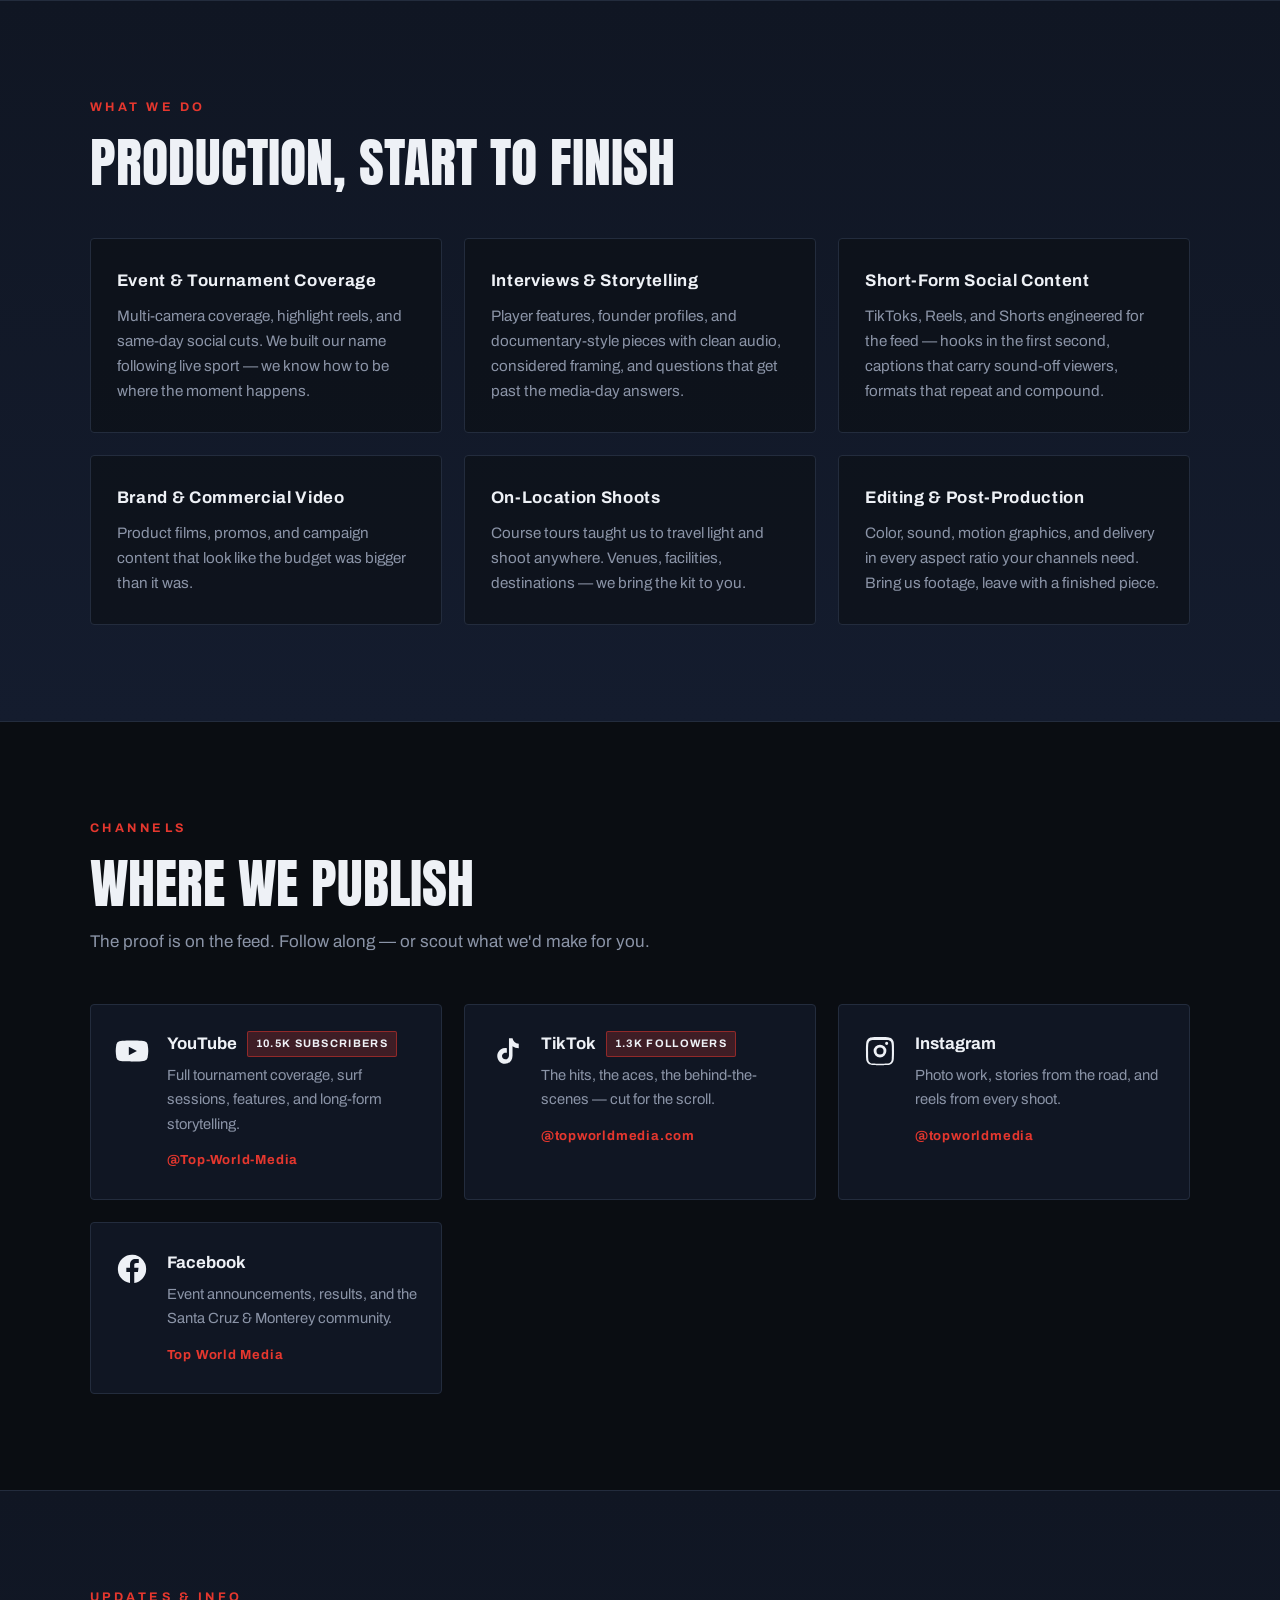
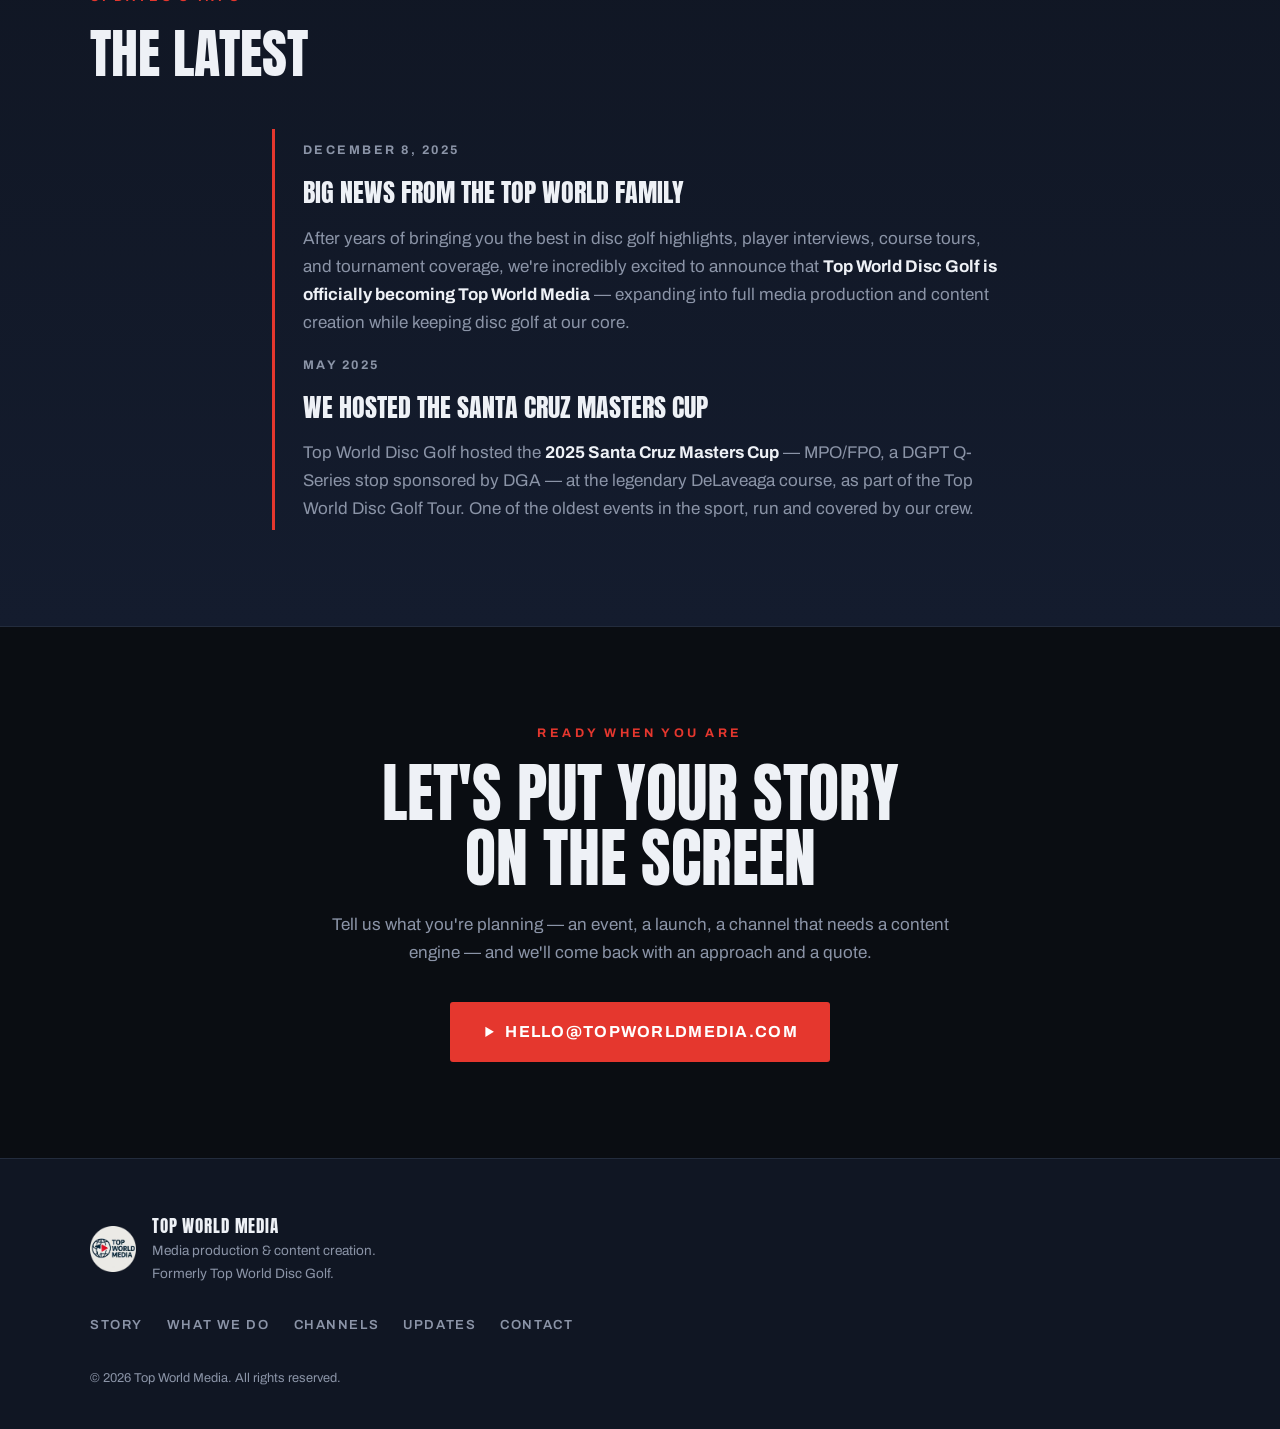
==== commit 3980cfd7: "Use actual Top World Media logo image in header and footer Extract the real circular logo (from bran" ====
--- a/index.html
+++ b/index.html
@@ -14,7 +14,8 @@
   <meta property="og:title" content="Top World Media — Media Production &amp; Content Creation">
   <meta property="og:description" content="Tournament &amp; event coverage, interviews, short-form social content, and full post-production. From the team behind Top World Disc Golf, host of the 2025 Santa Cruz Masters Cup.">
   <meta property="og:url" content="https://topworldmedia.com/">
-  <meta name="twitter:card" content="summary_large_image">
+  <meta property="og:image" content="https://topworldmedia.com/img/logo.png">
+  <meta name="twitter:card" content="summary">
 
   <!-- Fonts: Anton (display) + Archivo (body) -->
   <link rel="preconnect" href="https://fonts.googleapis.com">
@@ -47,18 +48,7 @@
 
   <header class="topbar">
     <a class="brand" href="#top" aria-label="Top World Media — home">
-      <svg class="brand-mark" viewBox="0 0 64 64" aria-hidden="true">
-        <circle cx="32" cy="32" r="30" class="mark-badge"/>
-        <circle cx="28" cy="32" r="17" fill="none" class="mark-globe"/>
-        <ellipse cx="28" cy="32" rx="8" ry="17" fill="none" class="mark-globe"/>
-        <line x1="11" y1="32" x2="45" y2="32" class="mark-globe"/>
-        <line x1="13.5" y1="24" x2="42.5" y2="24" class="mark-globe"/>
-        <line x1="13.5" y1="40" x2="42.5" y2="40" class="mark-globe"/>
-        <path class="mark-land" d="M19.5 25 C21 22.5 25.5 21.5 28.5 22.6 C31 23.5 31.6 25.4 30 26.8 C28.8 27.8 27 27.9 26.2 29.1 C25.5 30.1 25.9 31.4 25.1 32.4 C24.2 33.5 22.6 33.4 21.6 32.4 C19.8 30.6 19 27.4 19.5 25 Z"/>
-        <path class="mark-land" d="M26.4 33.6 C28.2 32.9 30 33.7 30.3 35.5 C30.7 37.8 29.5 40.8 27.9 42.5 C26.9 43.5 25.7 43.1 25.4 41.8 C24.8 39.4 25 35.9 26.4 33.6 Z"/>
-        <path class="mark-halo" d="M31.5 26 L45.5 32 L31.5 38 Z"/>
-        <path class="mark-play" d="M31.5 26 L45.5 32 L31.5 38 Z"/>
-      </svg>
+      <img class="brand-mark" src="img/logo.png" alt="" width="46" height="46">
       <span class="brand-word">Top World<br>Media</span>
     </a>
     <nav class="nav" id="nav" aria-label="Primary">
@@ -265,15 +255,7 @@
   <footer class="footer">
     <div class="footer-inner">
       <div class="footer-brand">
-        <svg class="brand-mark" viewBox="0 0 64 64" aria-hidden="true">
-          <circle cx="32" cy="32" r="30" class="mark-badge"/>
-          <circle cx="28" cy="32" r="17" fill="none" class="mark-globe"/>
-          <ellipse cx="28" cy="32" rx="8" ry="17" fill="none" class="mark-globe"/>
-          <line x1="11" y1="32" x2="45" y2="32" class="mark-globe"/>
-          <line x1="13.5" y1="24" x2="42.5" y2="24" class="mark-globe"/>
-          <line x1="13.5" y1="40" x2="42.5" y2="40" class="mark-globe"/>
-          <path d="M30 24 L48 32 L30 40 Z" class="mark-play"/>
-        </svg>
+        <img class="brand-mark" src="img/logo.png" alt="" width="46" height="46">
         <p>Top World Media<br><span>Media production &amp; content creation.<br>Formerly Top World Disc Golf.</span></p>
       </div>
       <nav class="footer-nav" aria-label="Footer">
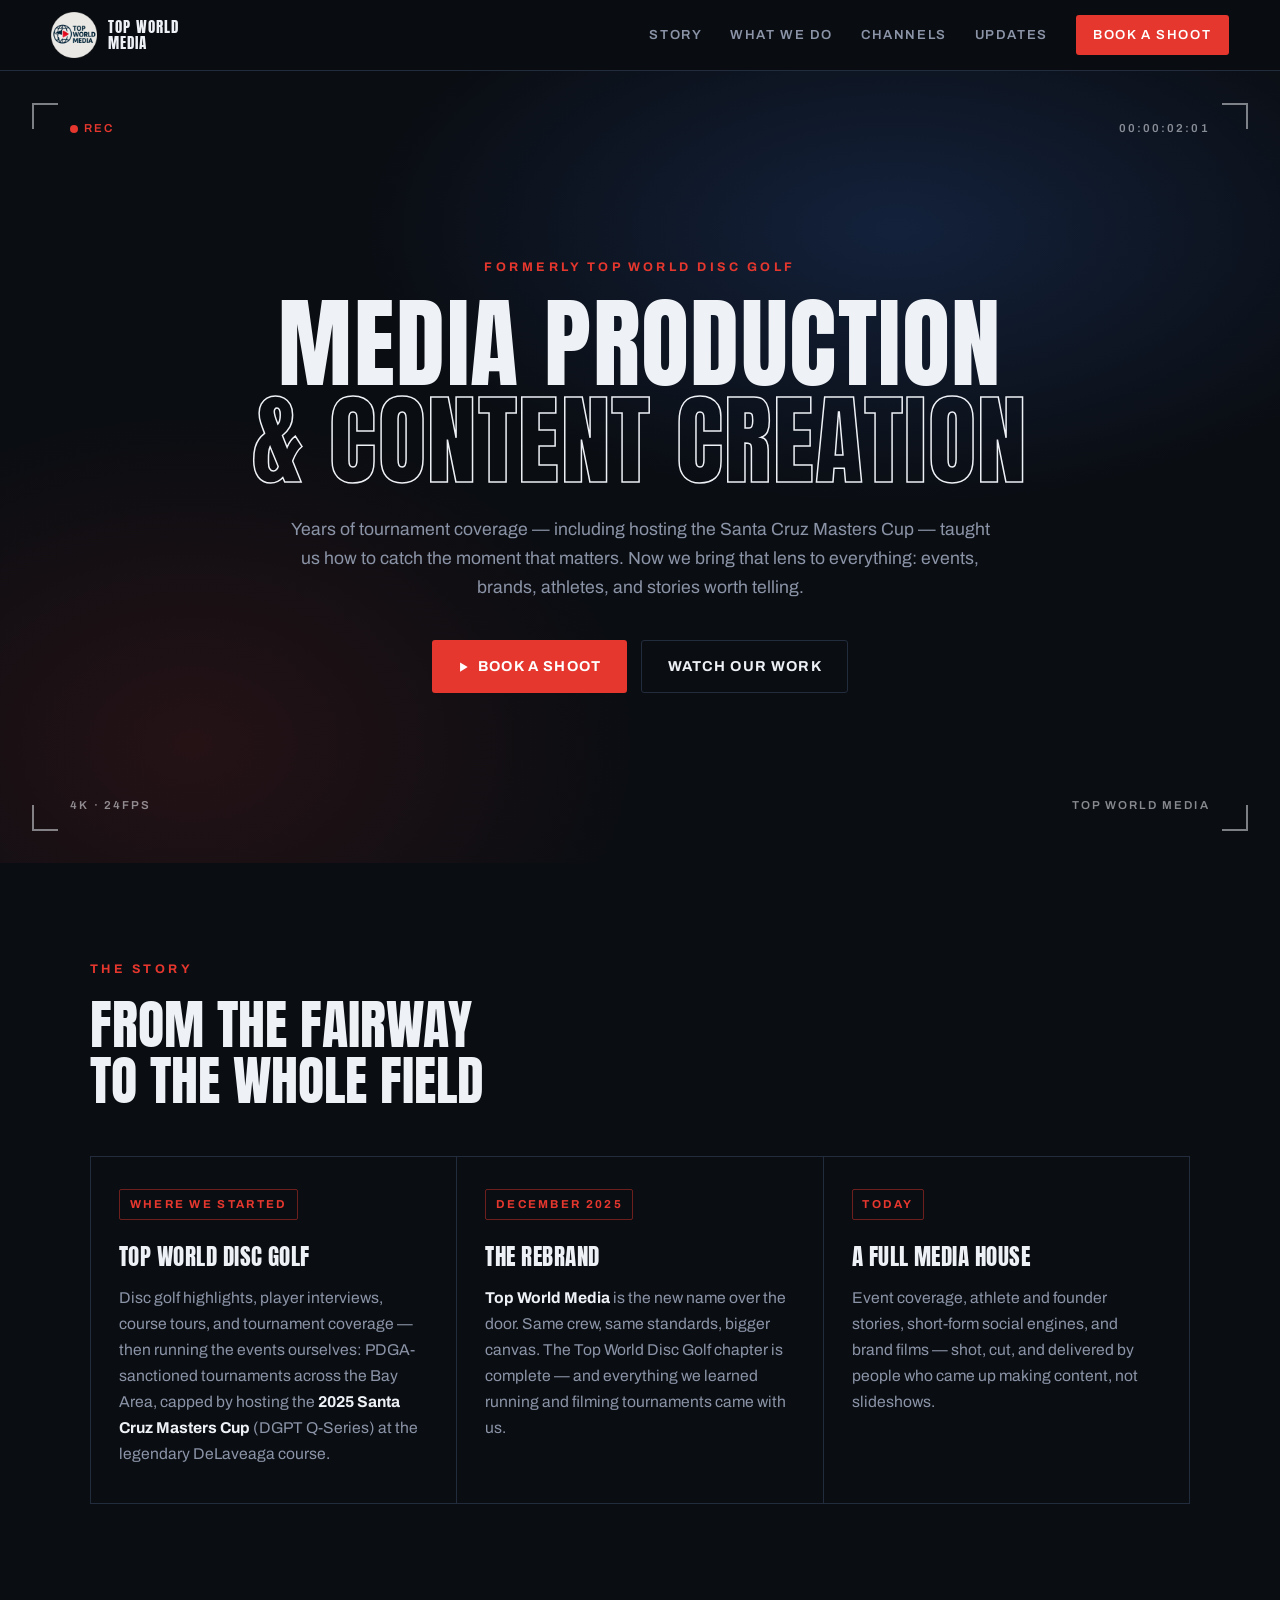
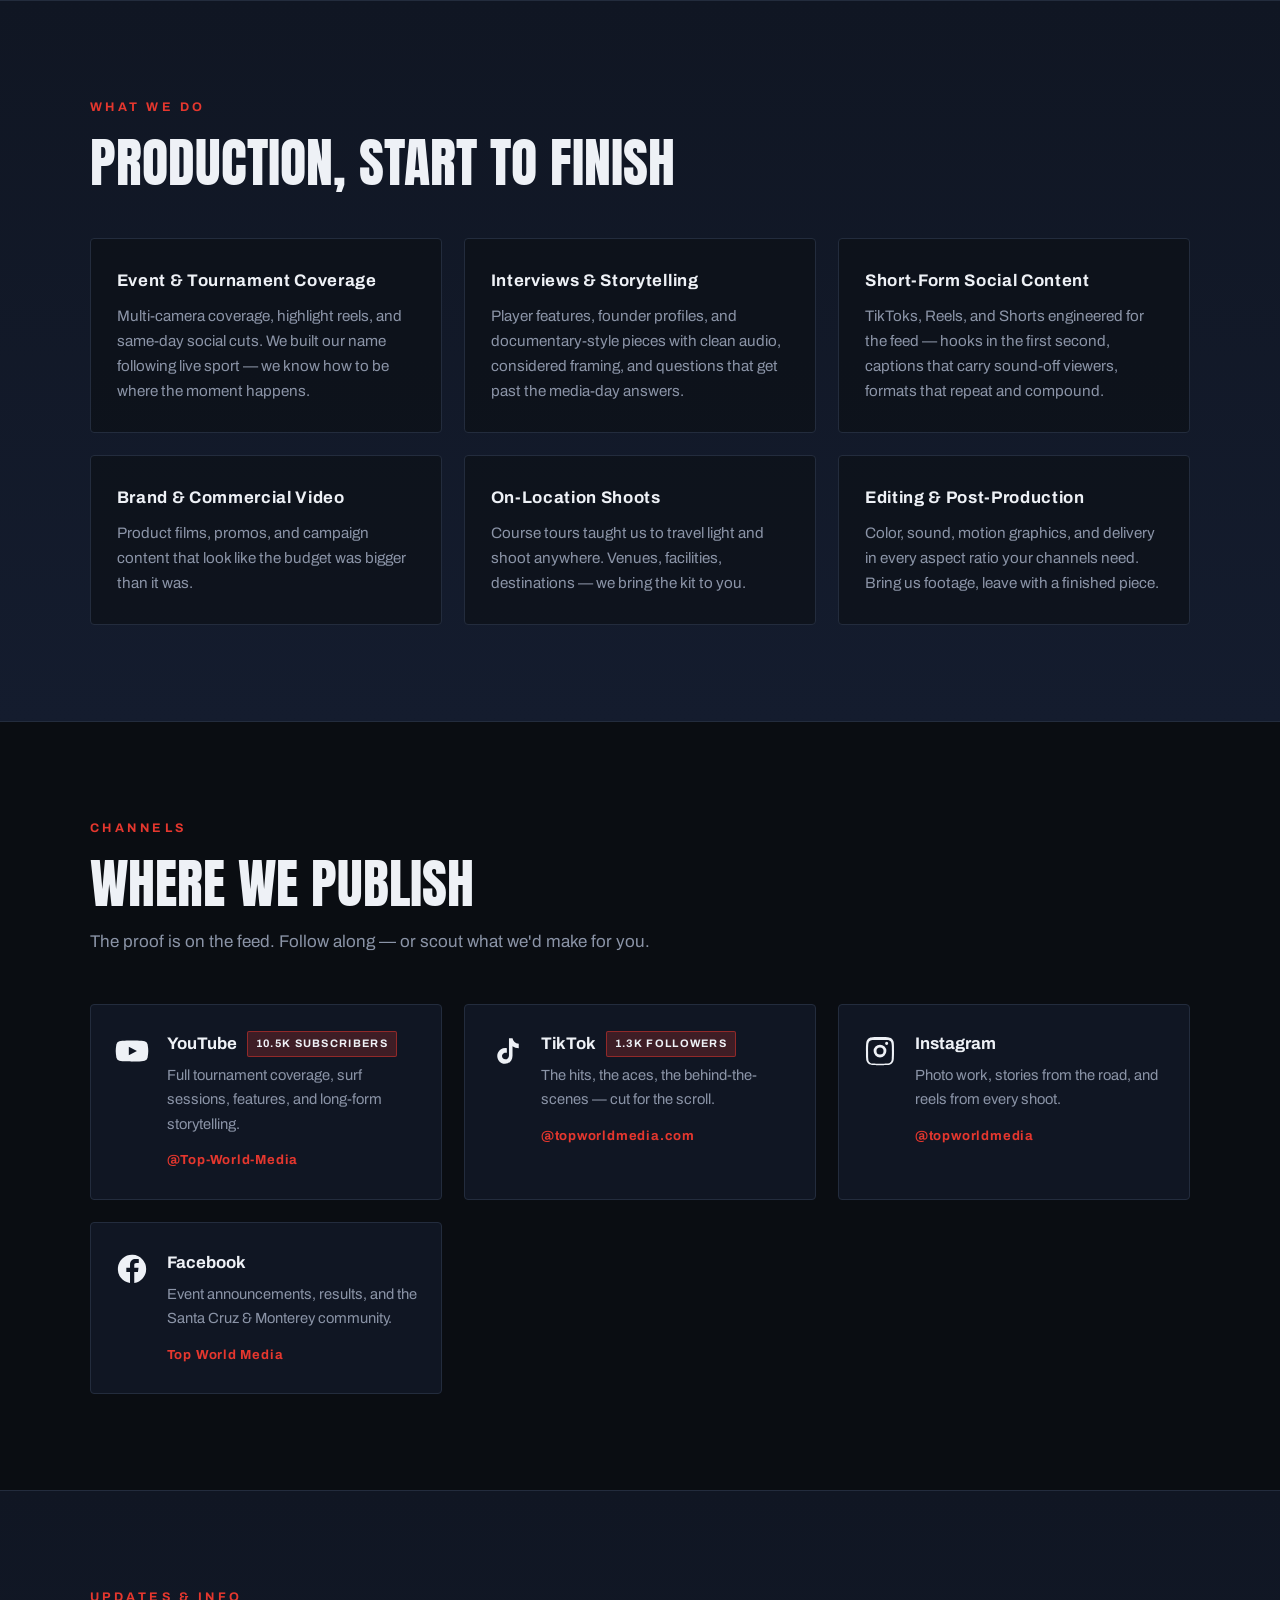
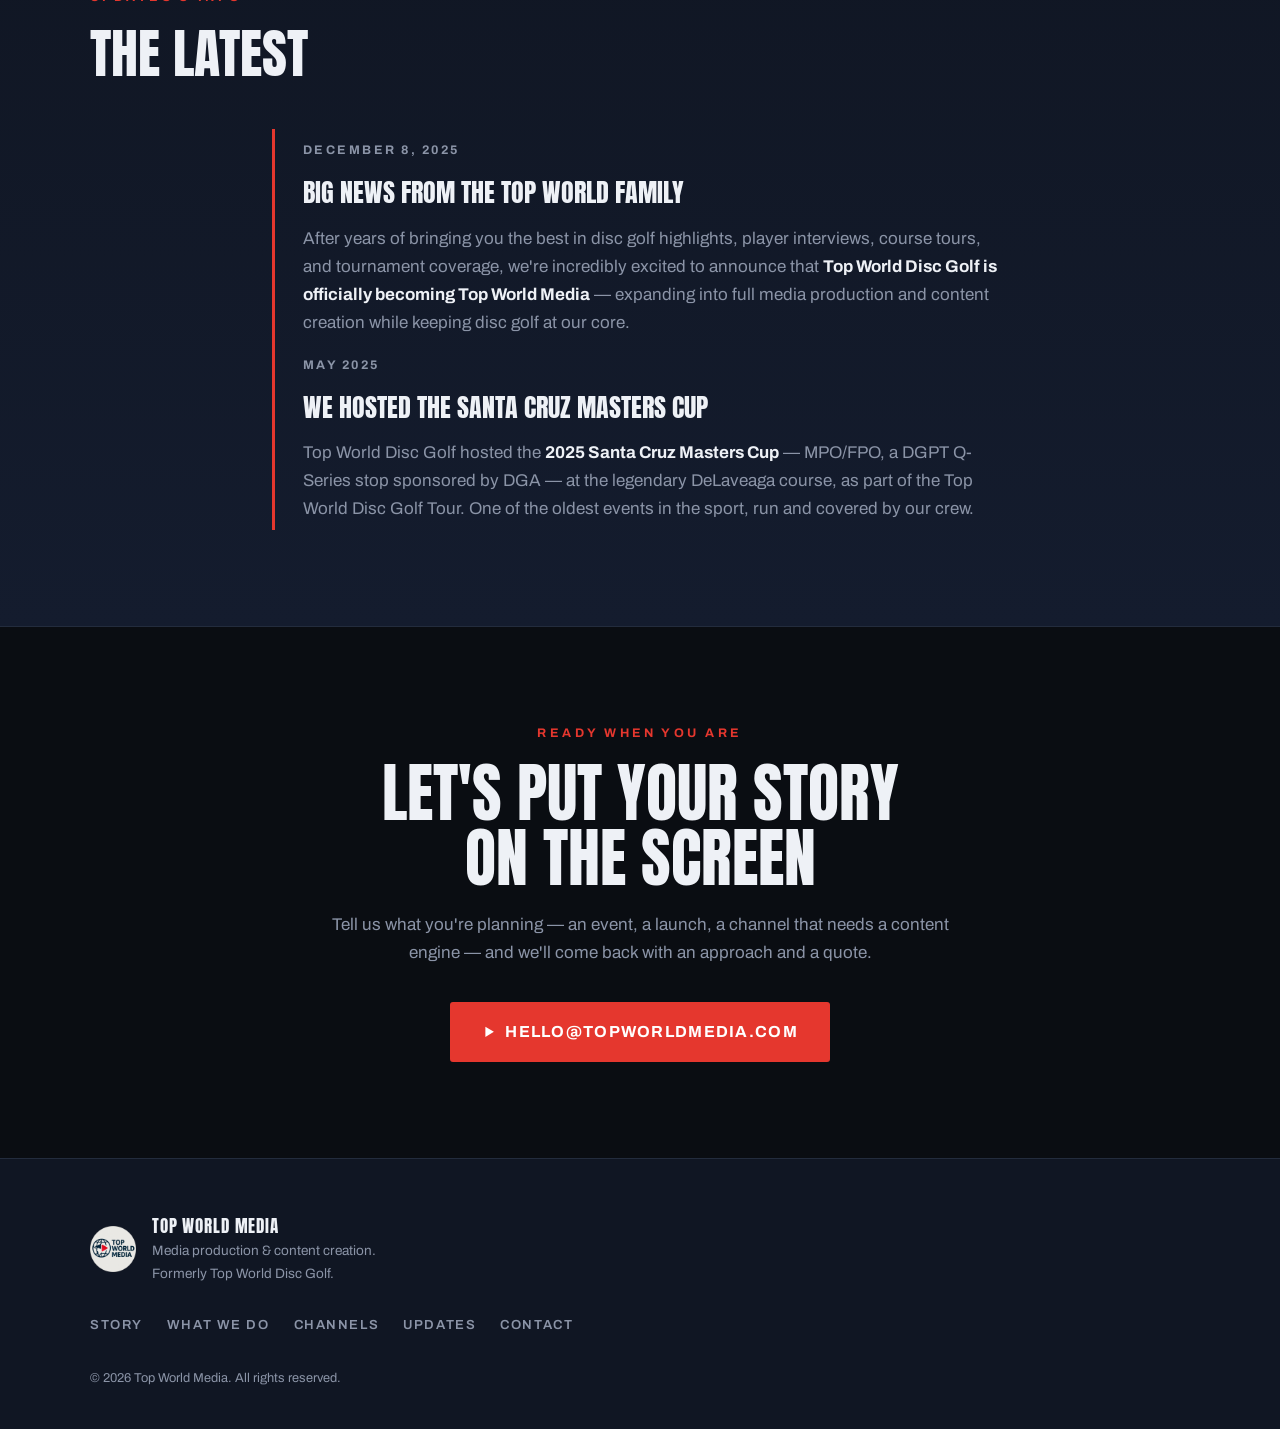
==== commit effdfb7e: "Remove all pointers to closed Top World Disc Golf business Drop topworlddiscgolf.com from sameAs and" ====
--- a/index.html
+++ b/index.html
@@ -38,8 +38,7 @@
       "https://www.tiktok.com/@topworldmedia.com",
       "https://www.instagram.com/topworldmedia/",
       "https://www.threads.net/@topworldmedia",
-      "https://www.facebook.com/100092203670692",
-      "https://topworlddiscgolf.com/"
+      "https://www.facebook.com/100092203670692"
     ]
   }
   </script>
@@ -114,9 +113,8 @@
           <span class="step-tag">December 2025</span>
           <h3>The rebrand</h3>
           <p><strong>Top World Media</strong> is the new name over the door. Same crew,
-          same standards, bigger canvas — and <a href="https://topworlddiscgolf.com/" rel="noopener">Top
-          World Disc Golf</a> lives on as our tour and events brand. Disc golf isn't going
-          anywhere; it's now one part of a full production slate.</p>
+          same standards, bigger canvas. The Top World Disc Golf chapter is complete —
+          and everything we learned running and filming tournaments came with us.</p>
         </article>
         <article class="story-step reveal">
           <span class="step-tag">Today</span>
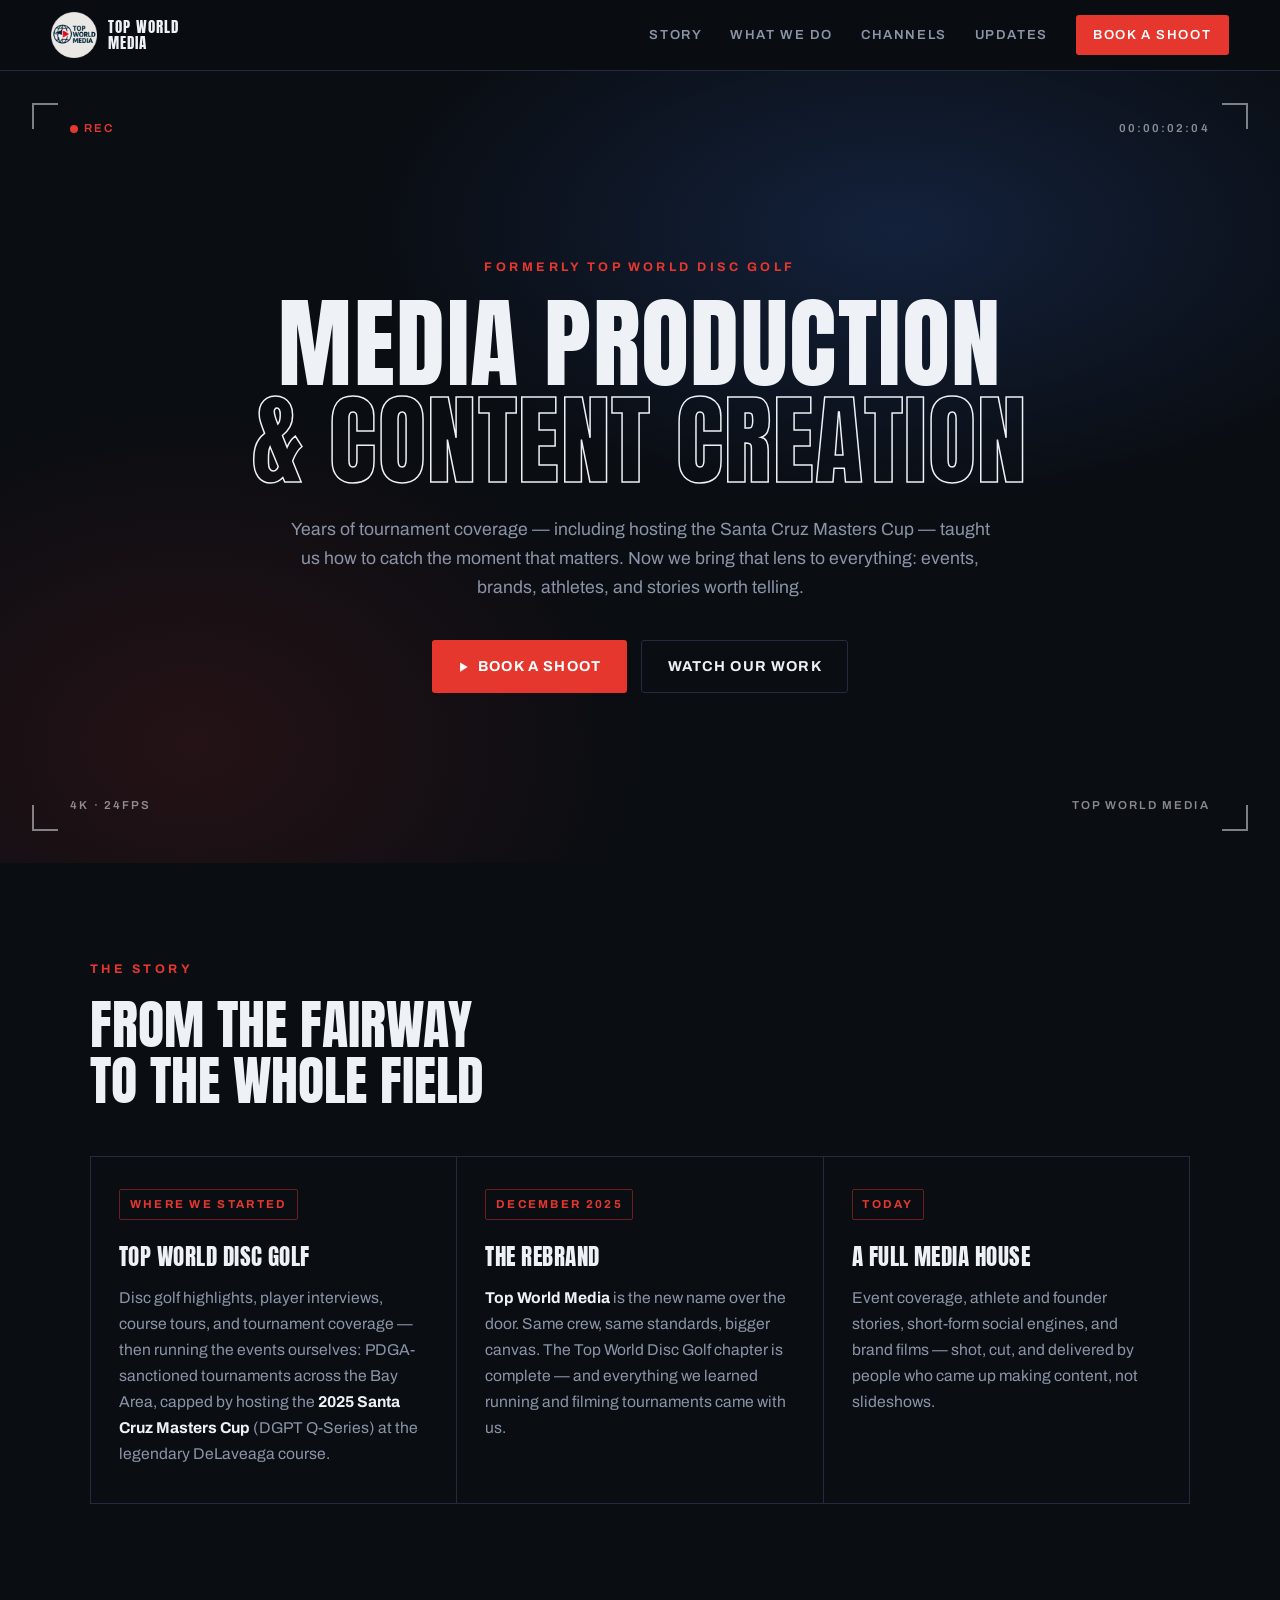
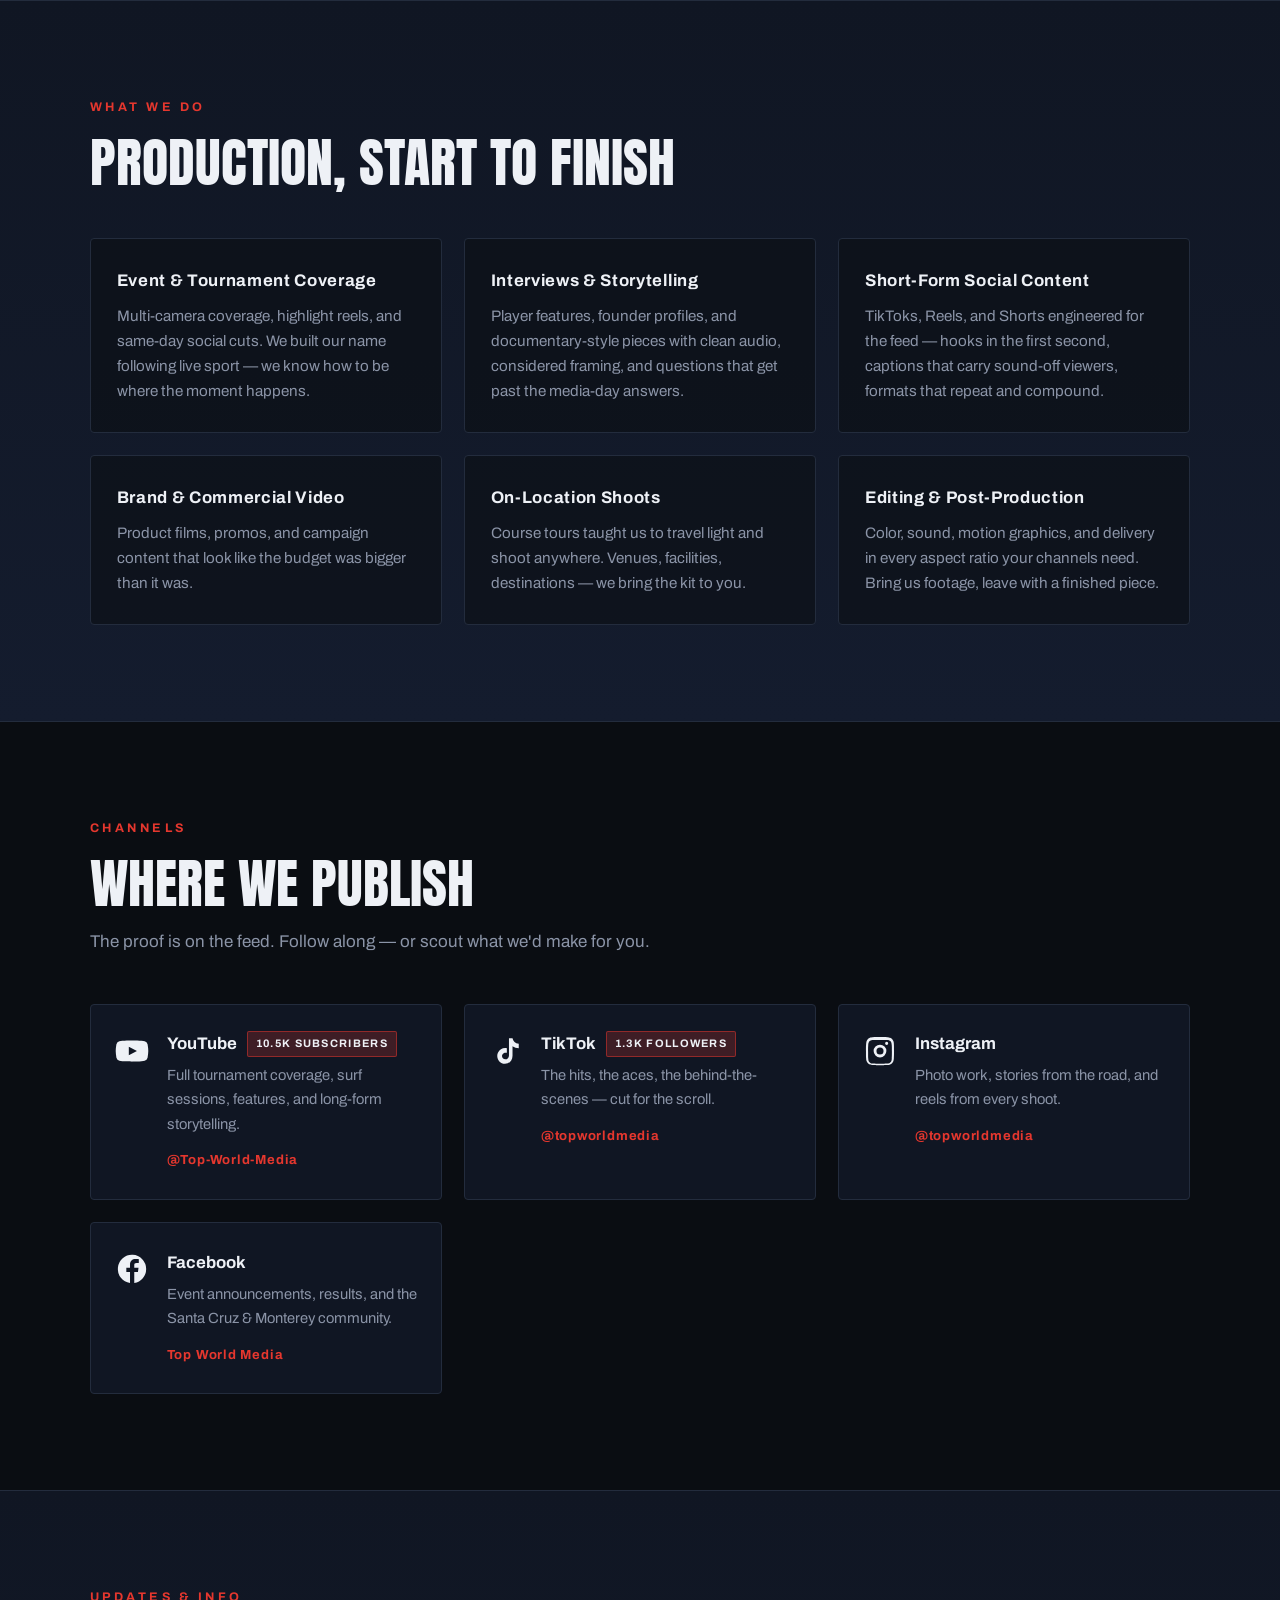
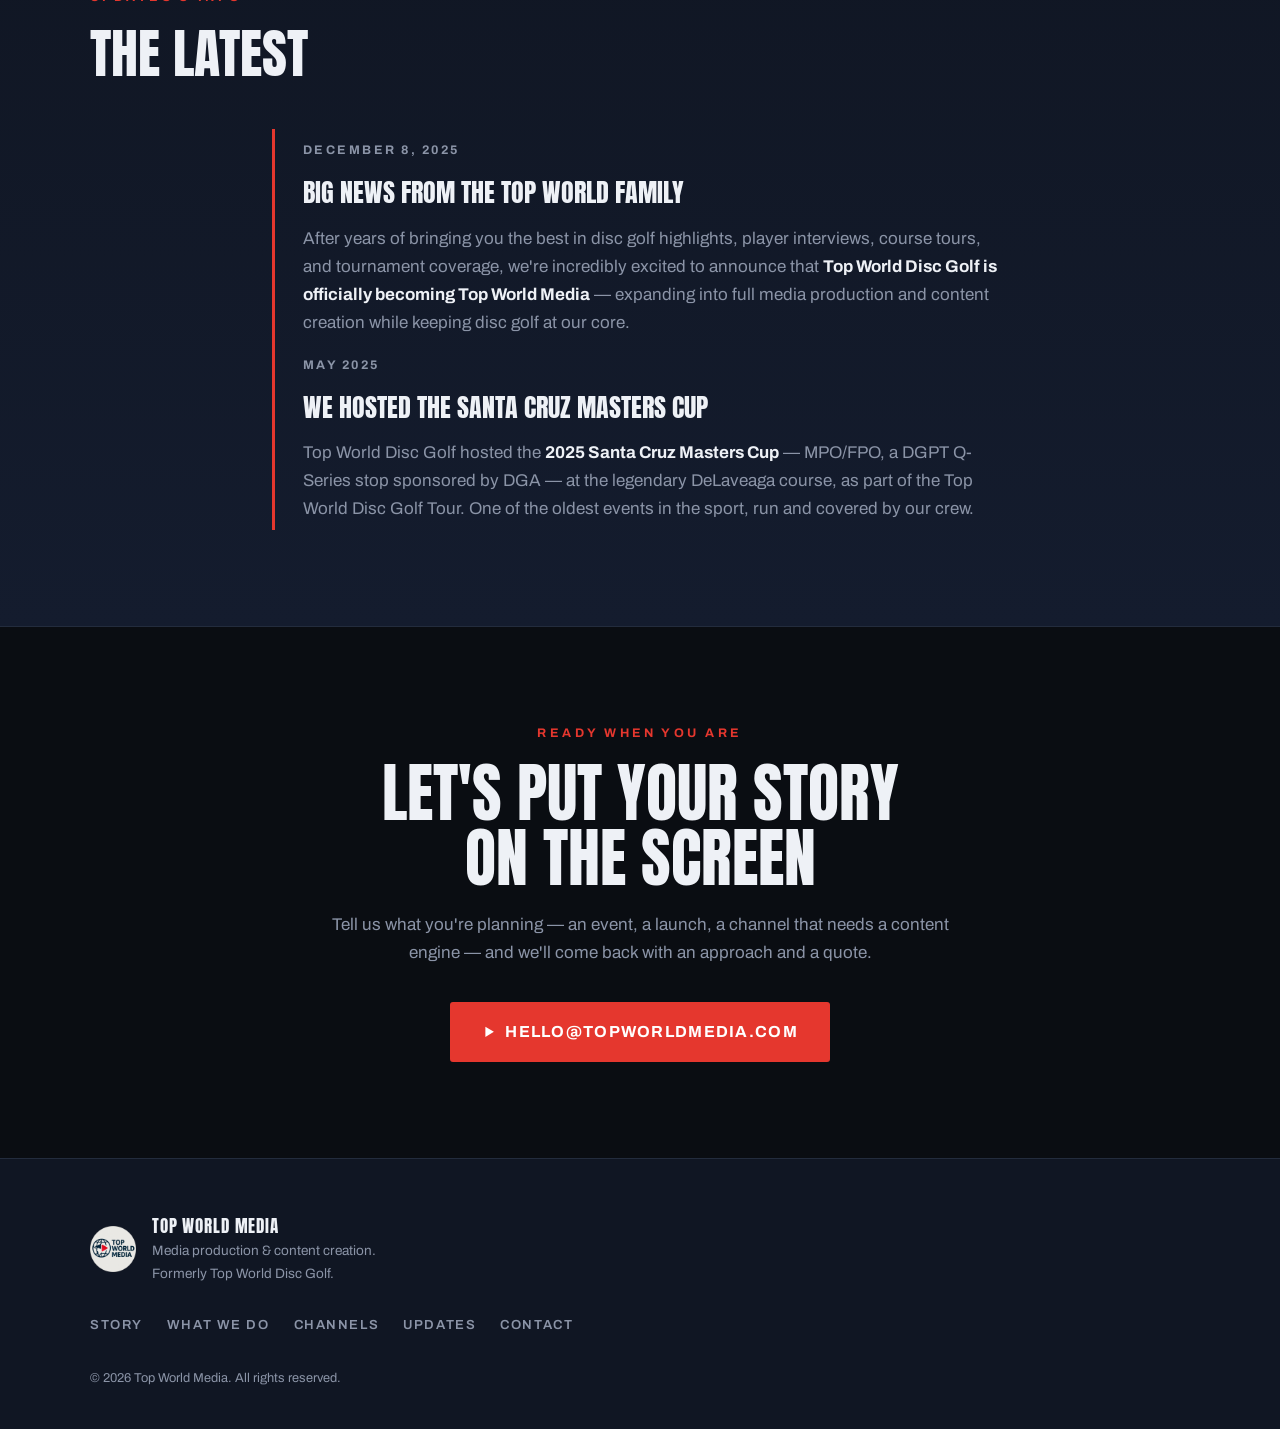
==== commit 0fd1c16a: "Update TikTok handle to @topworldmedia (plain handle now claimed) Co-Authored-By: Claude Fable 5 <no" ====
--- a/index.html
+++ b/index.html
@@ -35,7 +35,7 @@
     "sameAs": [
       "https://www.youtube.com/@top-world-media",
       "https://www.youtube.com/channel/UC_wa5cggx3IcCj_apJovh9w",
-      "https://www.tiktok.com/@topworldmedia.com",
+      "https://www.tiktok.com/@topworldmedia",
       "https://www.instagram.com/topworldmedia/",
       "https://www.threads.net/@topworldmedia",
       "https://www.facebook.com/100092203670692"
@@ -182,12 +182,12 @@
             <span class="handle">@Top-World-Media</span>
           </div>
         </a>
-        <a class="channel reveal" href="https://www.tiktok.com/@topworldmedia.com" rel="noopener">
+        <a class="channel reveal" href="https://www.tiktok.com/@topworldmedia" rel="noopener">
           <svg viewBox="0 0 24 24" aria-hidden="true"><path d="M16.6 3c.4 2.1 1.9 3.7 4.4 3.9v3.1c-1.6 0-3.1-.5-4.4-1.4v6.7c0 4.7-4.4 7-7.9 5.1-2.5-1.3-3.6-4.5-2.4-7.1 1.1-2.5 3.9-3.8 6.3-3.2v3.2c-1.2-.4-2.5 0-3.1 1.1-.9 1.6.2 3.5 2 3.5 1.5 0 2.6-1.2 2.6-2.8V3Z"/></svg>
           <div>
             <h3>TikTok <span class="stat">1.3K followers</span></h3>
             <p>The hits, the aces, the behind-the-scenes — cut for the scroll.</p>
-            <span class="handle">@topworldmedia.com</span>
+            <span class="handle">@topworldmedia</span>
           </div>
         </a>
         <a class="channel reveal" href="https://www.instagram.com/topworldmedia/" rel="noopener">
